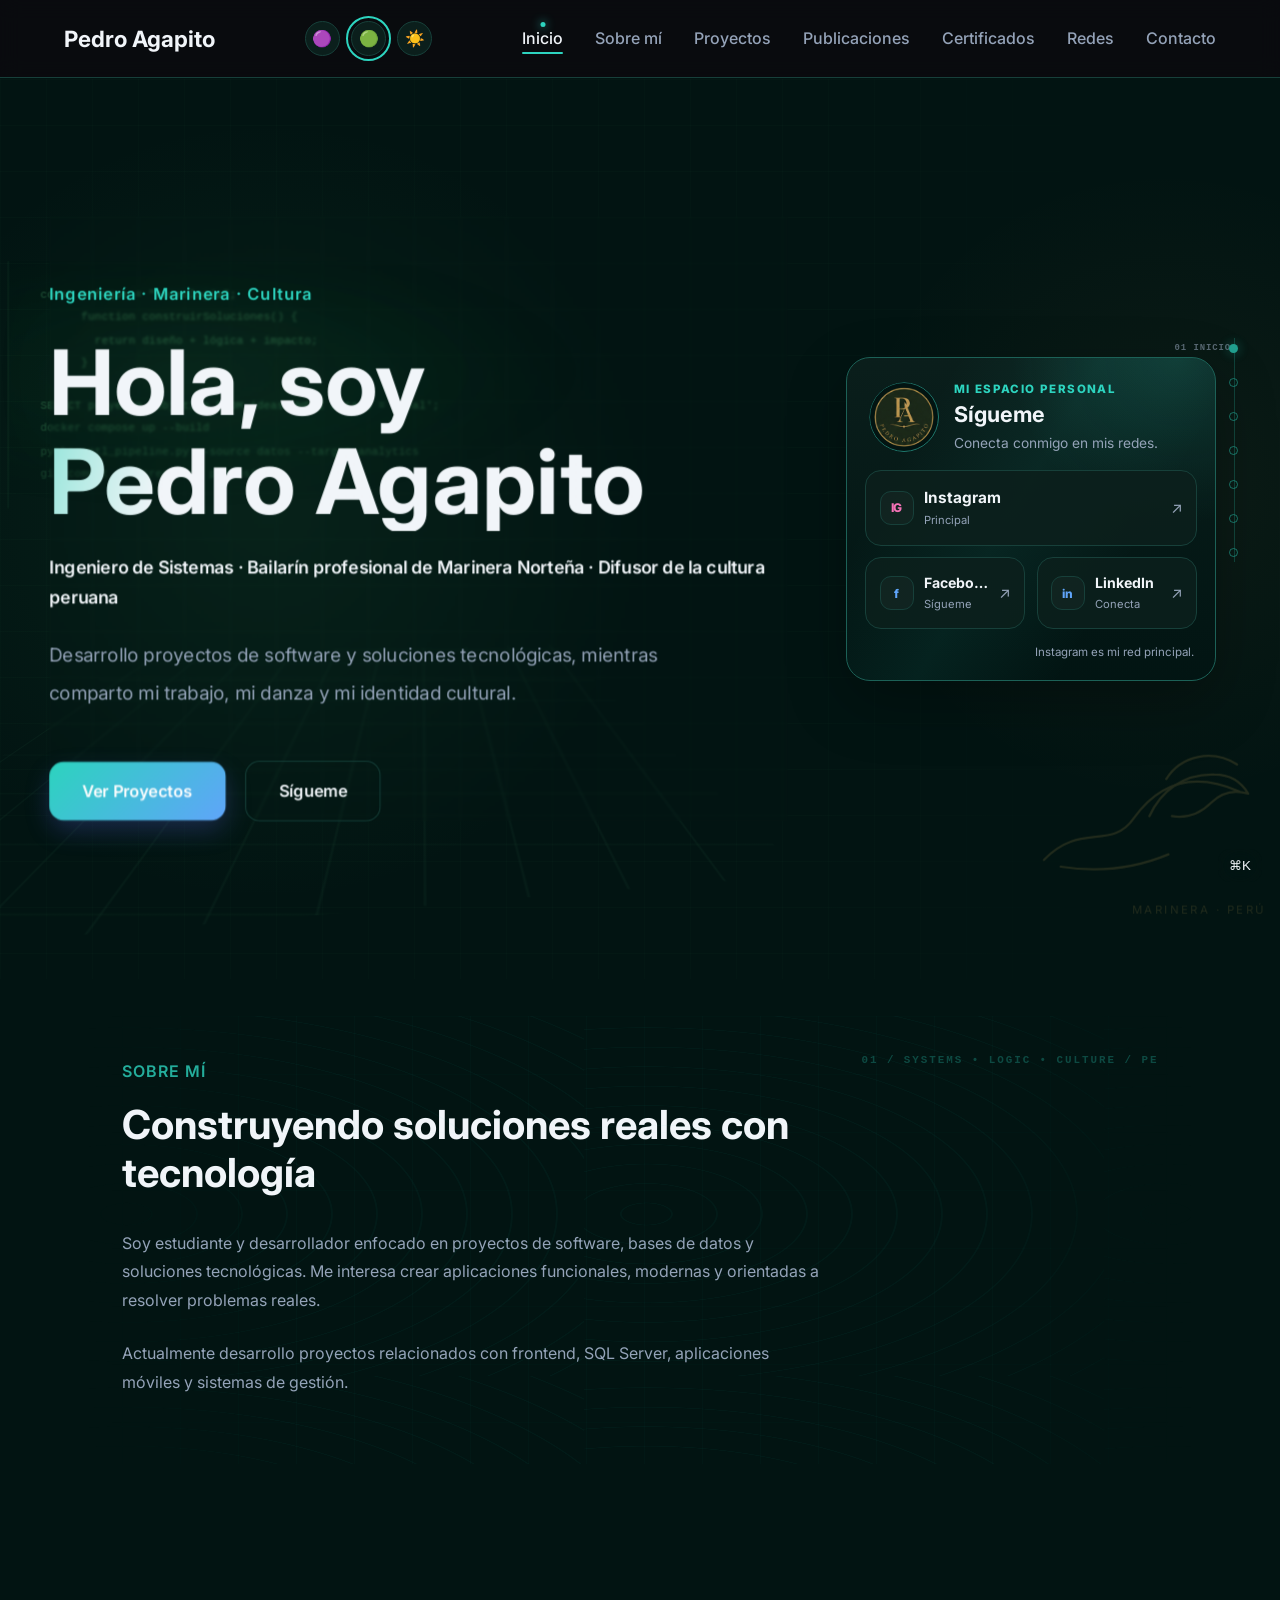
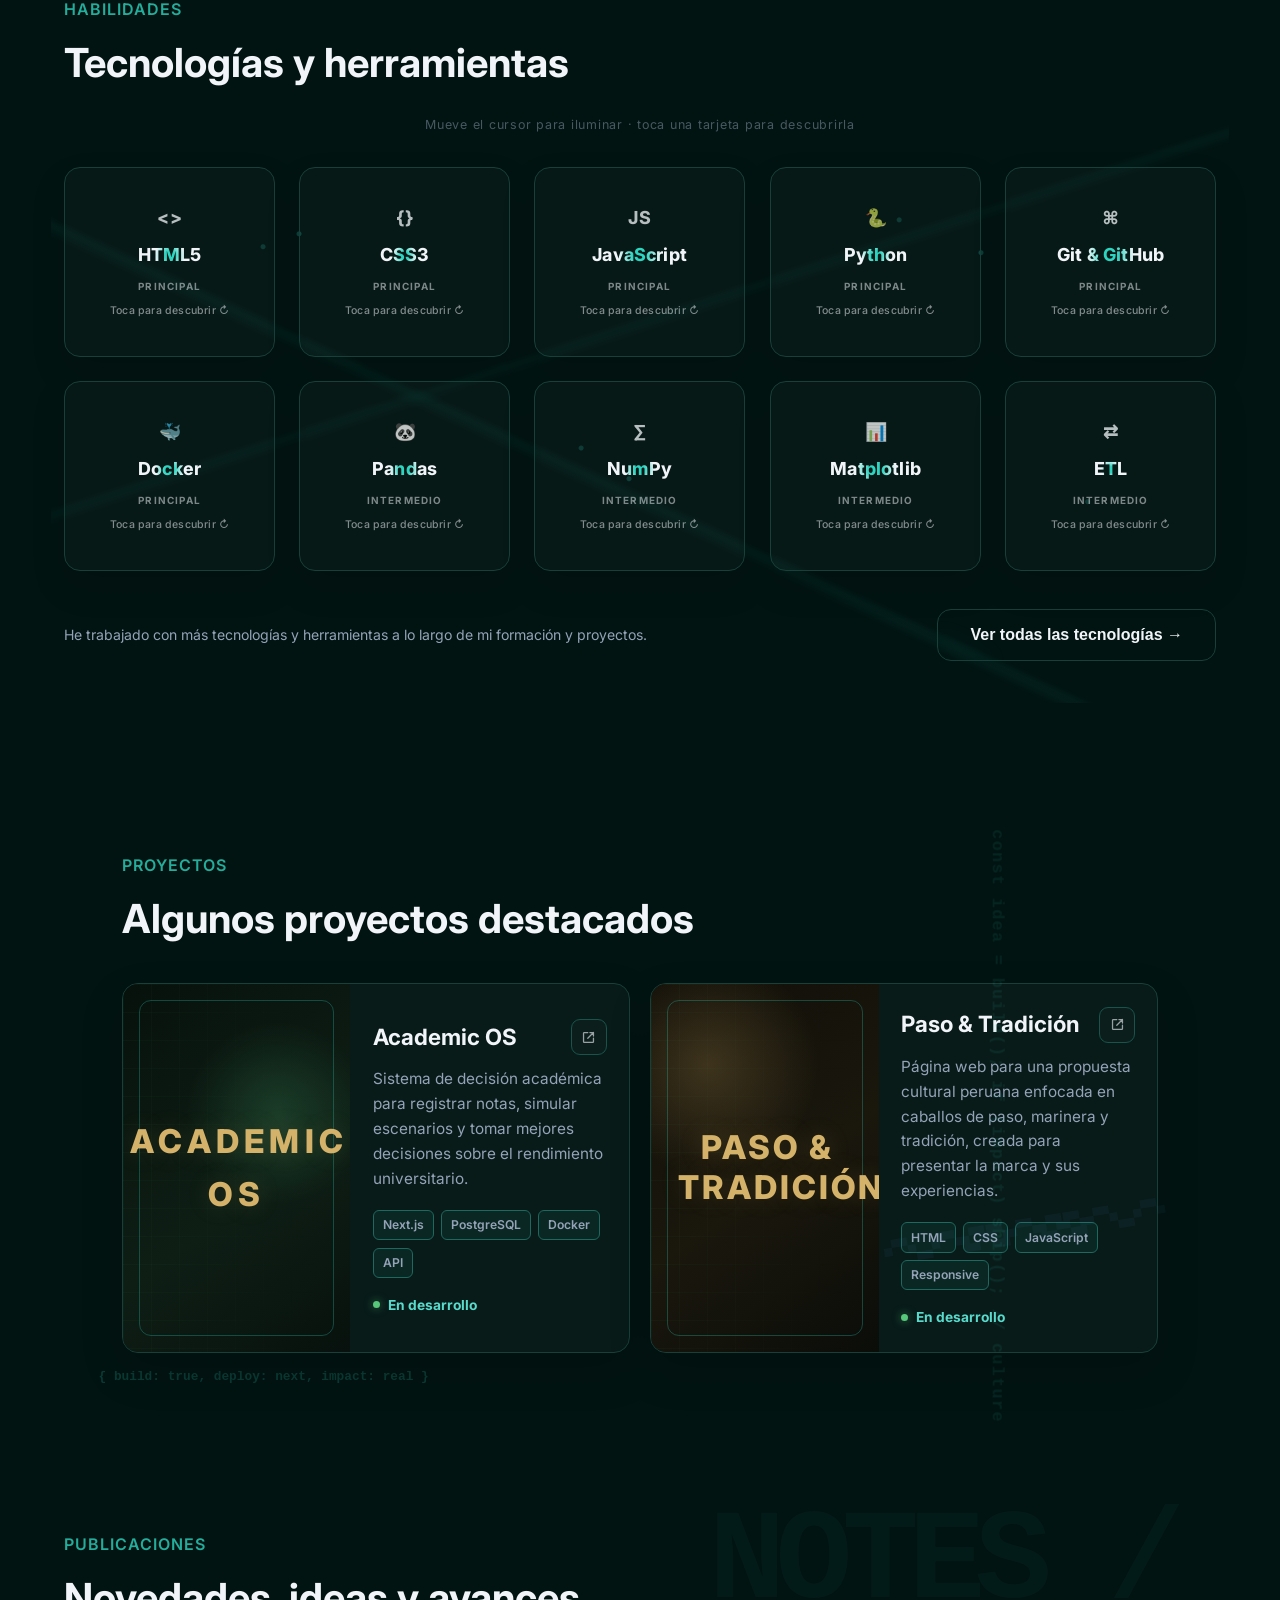
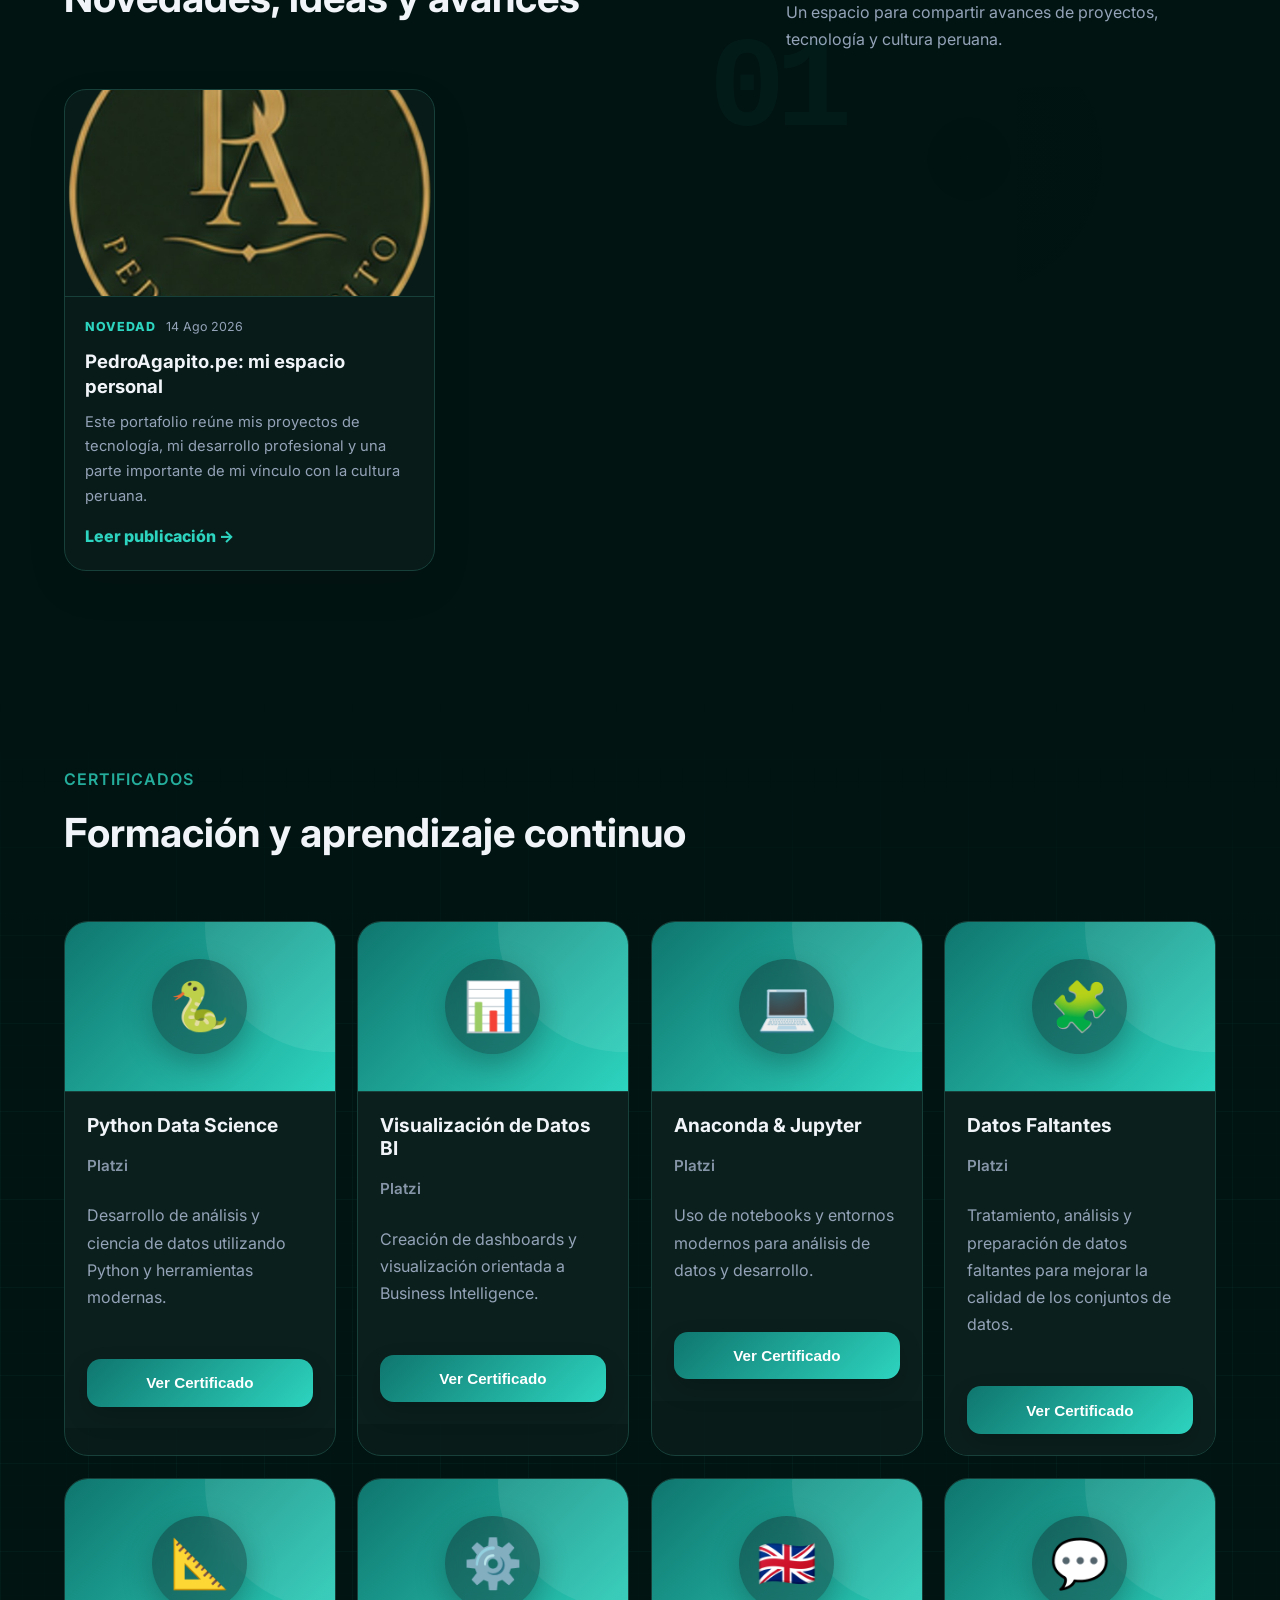
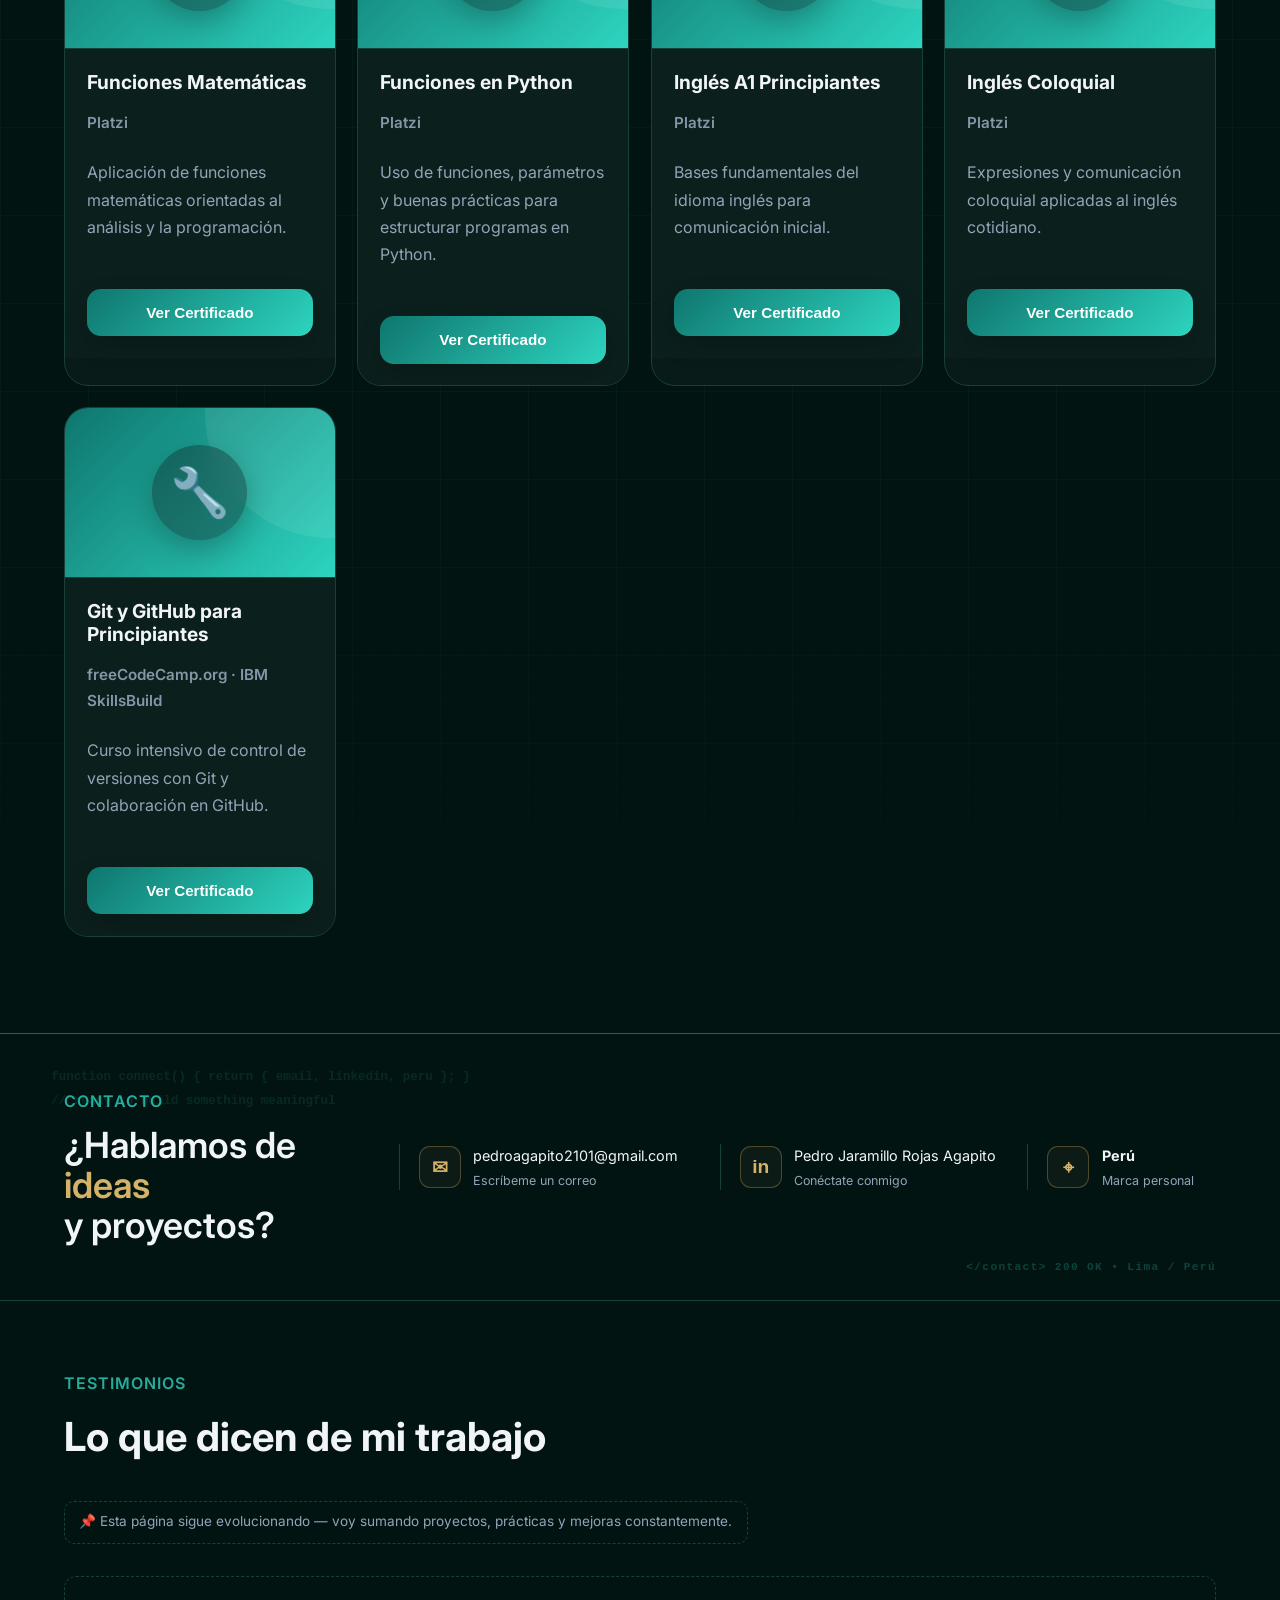
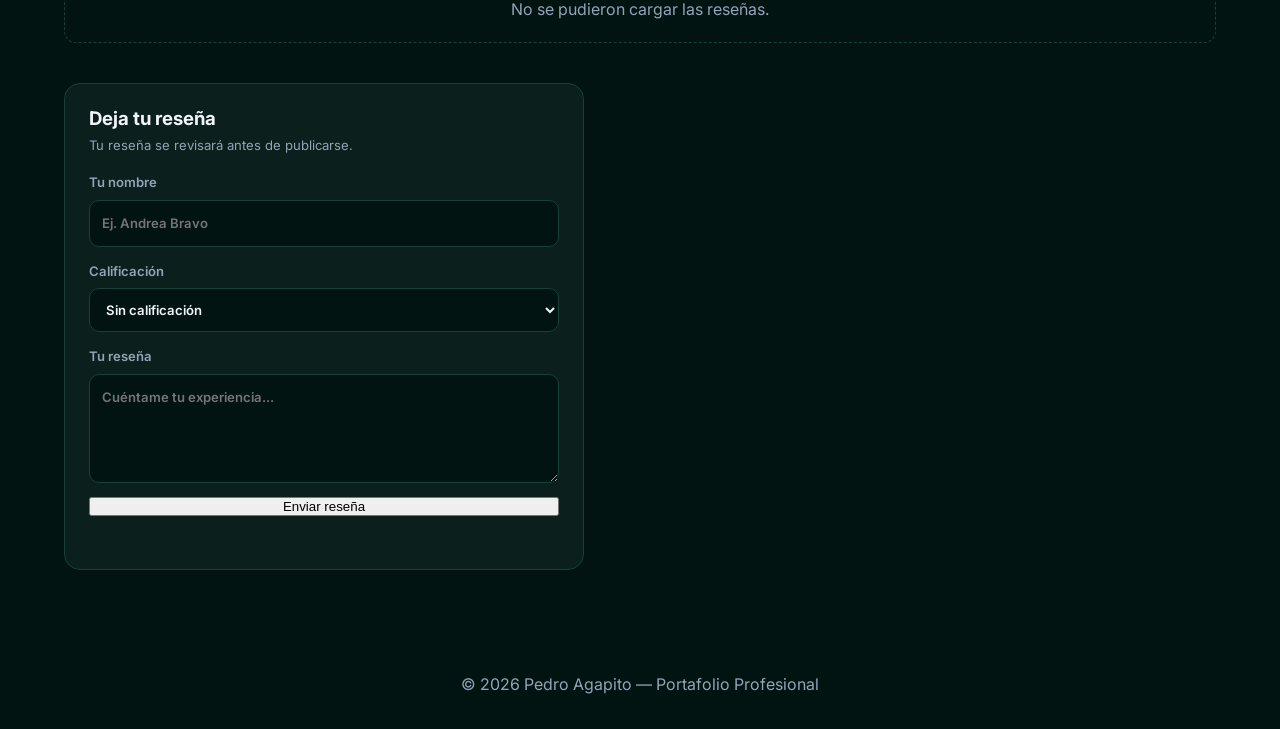
==== index.html @ 9a5d6671 "Versión sin comunidad y labs, no mony po" ====
<!DOCTYPE html>
<html lang="es" data-theme="green">

<head>

    <meta charset="UTF-8">

    <meta name="viewport" content="width=device-width, initial-scale=1.0">

    <title>Pedro Agapito | Ingeniería de Sistemas, Tecnología y Cultura</title>

    <meta name="description"
    content="Portafolio de Pedro Agapito: Ingeniería de Sistemas, desarrollo de software, Academic OS, Paso & Tradición y difusión de la cultura peruana.">

    <meta name="keywords"
        content="Pedro Agapito, Ingeniería de Sistemas, desarrollo de software, Academic OS, Docker, ETL, marinera norteña, cultura peruana">

    <meta name="author" content="Pedro Agapito">

    <meta property="og:title"
        content="Pedro Agapito | Ingeniería de Sistemas, Tecnología y Cultura">

    <meta property="og:description"
        content="Ingeniería de Sistemas, proyectos de software y una identidad vinculada a la marinera norteña y la cultura peruana.">

    <meta property="og:type" content="website">


    <meta property="og:image" content="img/brand/pa-logo-round-clean.png">
    <meta property="og:locale" content="es_PE">
    <meta name="twitter:card" content="summary">
    <meta name="color-scheme" content="dark light">
    <link rel="icon" type="image/png" href="img/brand/pa-logo-round-clean.png">

    <script>
        (() => {
            const saved = localStorage.getItem('theme');
            const theme = ['purple', 'green', 'light'].includes(saved) ? saved : 'green';
            document.documentElement.setAttribute('data-theme', theme);
        })();
    </script>

    <link rel="preconnect" href="https://fonts.googleapis.com">

    <link rel="preconnect" href="https://fonts.gstatic.com" crossorigin>

    <link href="https://fonts.googleapis.com/css2?family=Inter:wght@400;500;700;800&display=swap"
        rel="stylesheet">

    <link rel="stylesheet" href="css/styles.css">

    <script src="js/theme.js" defer></script>
</head>


<div class="certificate-modal" id="certificateModal">

    <div class="modal-content">

        <button class="close-modal" id="closeModal">
            ✕
        </button>

        <iframe id="certificateFrame"
                src=""
                frameborder="0">
        </iframe>

    </div>

</div>


<body data-experience="systems">
    <div class="v2-ambient" aria-hidden="true"><i></i><i></i><i></i></div>

    <!-- =========================
         HEADER
    ========================== -->

    <header class="header">

        <nav class="navbar container">

            <a href="#" class="logo">
                Pedro Agapito
            </a>

            <div class="theme-buttons" aria-label="Cambiar tema de color">

                <button class="theme-btn purple-theme" type="button" data-theme-choice="purple" aria-label="Usar tema púrpura" title="Tema púrpura">
                    <span aria-hidden="true">🟣</span>
                </button>

                <button class="theme-btn green-btn" type="button" data-theme-choice="green" aria-label="Usar tema verde" title="Tema verde">
                    <span aria-hidden="true">🟢</span>
                </button>

                <button class="theme-btn light-btn" type="button" data-theme-choice="light" aria-label="Usar tema claro" title="Tema claro">
                    <span aria-hidden="true">☀️</span>
                </button>

            </div>

            <button class="menu-toggle" type="button" aria-label="Abrir menú" aria-expanded="false">
                ☰
            </button>

            <ul class="nav-links">

                <li>
                    <a href="#inicio">Inicio</a>
                </li>

                <li>
                    <a href="#about">Sobre mí</a>
                </li>

                <li>
                    <a href="#projects">Proyectos</a>
                </li>

                <li>
                    <a href="#publications">Publicaciones</a>
                </li>

                <li>
                    <a href="#certificates">Certificados</a>
                </li>

                <li>
                    <a href="#redes">Redes</a>
                </li>

                <li>
                    <a href="#contact">Contacto</a>
                </li>

            </ul>

        </nav>

    </header>

    <!-- =========================
         MAIN
    ========================== -->

    <main>


        <section class="hero" id="inicio">
            <div class="hero-code-bg" aria-hidden="true">
                <span>const enfoque = "tecnología";</span>
                <span>function construirSoluciones() {</span>
                <span>&nbsp;&nbsp;return diseño + lógica + impacto;</span>
                <span>}</span>
                <span>SELECT proyecto, objetivo FROM ideas WHERE estado = 'real';</span>
                <span>docker compose up --build</span>
                <span>python etl_pipeline.py --source datos --target analytics</span>
                <span>git commit -m "crear con propósito"</span>
            </div>
            <div class="hero-culture-mark" aria-hidden="true">
                <svg viewBox="0 0 220 150" role="presentation">
                    <path d="M22 116 C54 82 82 108 102 79 C124 48 155 37 196 55" />
                    <path d="M116 77 C126 55 146 39 174 40 C188 40 198 47 204 57 C191 53 180 56 171 65 C160 76 149 79 136 77" />
                    <path d="M131 44 C144 23 172 17 194 31" />
                    <path d="M37 122 C69 127 102 124 133 111" />
                </svg>
                <span>Marinera · Perú</span>
            </div>

            <div class="hero-culture-scene" aria-hidden="true">
                <div class="culture-ribbon culture-ribbon-a"></div>
                <div class="culture-ribbon culture-ribbon-b"></div>
                <div class="culture-word">MARINERA</div>
                <div class="culture-peru">PERÚ</div>
            </div>
            <div class="hero-depth-orb hero-depth-orb-a" aria-hidden="true"></div><div class="hero-depth-orb hero-depth-orb-b" aria-hidden="true"></div>
            <div class="container hero-content v2-tilt-stage">

                <div class="hero-text">

                    <p class="hero-subtitle">
                        Ingeniería · Marinera · Cultura
                    </p>

                    <h1 class="hero-title">
                        Hola, soy <span class="hero-name">Pedro Agapito</span>
                    </h1>

                    <p class="hero-roles">
                        Ingeniero de Sistemas · Bailarín profesional de Marinera Norteña · Difusor de la cultura peruana
                    </p>

                    <p class="hero-description">
                        Desarrollo proyectos de software y soluciones tecnológicas, mientras comparto mi trabajo, mi danza y mi identidad cultural.
                    </p>

                    <div class="hero-buttons">

                        <a href="#projects" class="btn-primary">
                            Ver Proyectos
                        </a>

                        <a href="#redes" class="btn-secondary">
                            Sígueme
                        </a>

                    </div>

                </div>

                <aside class="social-identity" id="redes" aria-label="Redes sociales de Pedro Agapito">
                    <div class="social-brand">
                        <div class="social-avatar">
                            <img src="img/brand/pa-logo-round-clean.png" alt="Logo personal PA de Pedro Agapito">
                        </div>
                        <div>
                            <span class="social-kicker">Mi espacio personal</span>
                            <h2>Sígueme</h2>
                            <p>Conecta conmigo en mis redes.</p>
                        </div>
                    </div>

                    <div class="social-grid">
                        <a class="social-card instagram featured" href="https://www.instagram.com/pedroagapito.pe" target="_blank" rel="noopener noreferrer" aria-label="Seguir a Pedro Agapito en Instagram">
                            <span class="social-icon">IG</span>
                            <span class="social-copy"><strong>Instagram</strong><small>Principal</small></span>
                            <span class="social-arrow">↗</span>
                        </a>


                        <a class="social-card facebook" href="https://www.facebook.com/share/194SWN4nxg/" target="_blank" rel="noopener noreferrer" aria-label="Seguir a Pedro Agapito en Facebook">
                            <span class="social-icon">f</span>
                            <span class="social-copy"><strong>Facebook</strong><small>Sígueme</small></span>
                            <span class="social-arrow">↗</span>
                        </a>

                        <a class="social-card linkedin" href="https://www.linkedin.com/in/pedro-jaramillo-rojas-agapito" target="_blank" rel="noopener noreferrer" aria-label="Conectar con Pedro Agapito en LinkedIn">
                            <span class="social-icon">in</span>
                            <span class="social-copy"><strong>LinkedIn</strong><small>Conecta</small></span>
                            <span class="social-arrow">↗</span>
                        </a>
                    </div>

                    <p class="social-note">Instagram es mi red principal.</p>
                </aside>

            </div>

        </section>



        <section class="about hidden" id="about">

            <div class="container about-container">

                <div class="about-text">

                    <p class="section-subtitle">
                        Sobre mí
                    </p>

                    <h2 class="section-title">
                        Construyendo soluciones reales con tecnología
                    </h2>

                    <p class="about-description">

                        Soy estudiante y desarrollador enfocado en proyectos
                        de software, bases de datos y soluciones tecnológicas.

                        Me interesa crear aplicaciones funcionales, modernas
                        y orientadas a resolver problemas reales.

                    </p>

                    <p class="about-description">

                        Actualmente desarrollo proyectos relacionados con
                        frontend, SQL Server, aplicaciones móviles y
                        sistemas de gestión.

                    </p>

                </div>

            </div>

        </section>

        <!-- =========================
             SKILLS
        ========================== -->

        <section class="skills reveal" id="skills">
            <div class="container skills-container">
                <p class="section-subtitle">Habilidades</p>
                <h2 class="section-title">Tecnologías y herramientas</h2>
                <p class="v2-explore-hint">Mueve el cursor para iluminar · toca una tarjeta para descubrirla</p>
                <div class="skills-grid v2-skills-grid" id="skillsGrid" aria-live="polite"></div>
                <div class="skills-more">
                    <p>He trabajado con más tecnologías y herramientas a lo largo de mi formación y proyectos.</p>
                    <button class="btn-secondary skills-more-button" id="showAllSkills" type="button">Ver todas las tecnologías →</button>
                </div>
            </div>
        </section>

        <div class="skills-explorer" id="skillsExplorer" aria-hidden="true">
            <div class="skills-explorer-backdrop" data-skills-close></div>
            <section class="skills-explorer-panel" role="dialog" aria-modal="true" aria-labelledby="skillsExplorerTitle">
                <header class="skills-explorer-header">
                    <div><span class="section-subtitle">EXPLORADOR</span><h2 id="skillsExplorerTitle">Todas las tecnologías y herramientas</h2><p>Busca por nombre, categoría o descripción. Desde aquí también puedes entrar a una práctica guiada.</p></div>
                    <button class="skills-explorer-close" type="button" data-skills-close aria-label="Cerrar">×</button>
                </header>
                <label class="skills-search-wrap"><span>⌕</span><input id="skillsSearch" type="search" placeholder="Buscar tecnología…" autocomplete="off"></label>
                <div class="skills-grid skills-all-grid" id="allSkillsGrid"></div>
            </section>
        </div>

        <!-- =========================
             PROJECTS
        ========================== -->

        <section class="projects reveal" id="projects">

            <div class="container projects-container">

                <p class="section-subtitle">
                    Proyectos
                </p>

                <h2 class="section-title">
                    Algunos proyectos destacados
                </h2>

                <div class="projects-grid" id="projectsGrid" aria-live="polite"></div>

            </div>

        </section>

        <!-- =========================
             PUBLICACIONES / NOVEDADES
        ========================== -->

        <section class="publications reveal" id="publications">
            <div class="container publications-container">
                <div class="publications-heading">
                    <div>
                        <p class="section-subtitle">Publicaciones</p>
                        <h2 class="section-title">Novedades, ideas y avances</h2>
                    </div>
                    <p class="publications-intro">Un espacio para compartir avances de proyectos, tecnología y cultura peruana.</p>
                </div>

                <div class="publications-grid" id="publicationsGrid" aria-live="polite"></div>
            </div>
        </section>

        <div class="publication-modal" id="publicationModal" aria-hidden="true">
            <div class="publication-modal-card" role="dialog" aria-modal="true" aria-labelledby="publicationModalTitle">
                <button class="publication-modal-close" id="publicationModalClose" type="button" aria-label="Cerrar publicación">✕</button>
                <div class="publication-modal-image-wrap" id="publicationModalImageWrap">
                    <img id="publicationModalImage" src="" alt="">
                </div>
                <div class="publication-modal-body">
                    <div class="publication-meta">
                        <span id="publicationModalCategory"></span>
                        <span id="publicationModalDate"></span>
                    </div>
                    <h2 id="publicationModalTitle"></h2>
                    <div id="publicationModalContent" class="publication-modal-content"></div>
                </div>
            </div>
        </div>

        <!-- =========================
             CERTIFICATES
        ========================== -->

      <section class="certificates reveal" id="certificates">

    <div class="container">

        <p class="section-subtitle">
            Certificados
        </p>

        <h2 class="section-title">
            Formación y aprendizaje continuo
        </h2>

        <div class="certificates-grid" id="certificatesGrid" aria-live="polite"></div>

         </div>

        </section>

        <!-- =========================
             CONTACT
        ========================== -->

        <section class="contact hidden" id="contact">
            <div class="container contact-shell">
                <div class="contact-intro">
                    <p class="section-subtitle">Contacto</p>
                    <h2 class="contact-title">¿Hablamos de <span>ideas</span><br>y proyectos?</h2>
                </div>
                <div class="contact-item">
                    <div class="contact-icon" aria-hidden="true">✉</div>
                    <div>
                        <a href="mailto:pedroagapito2101@gmail.com">pedroagapito2101@gmail.com</a>
                        <small>Escríbeme un correo</small>
                    </div>
                </div>
                <div class="contact-item">
                    <div class="contact-icon contact-in" aria-hidden="true">in</div>
                    <div>
                        <a href="https://www.linkedin.com/in/pedro-jaramillo-rojas-agapito" target="_blank" rel="noopener noreferrer">Pedro Jaramillo Rojas Agapito</a>
                        <small>Conéctate conmigo</small>
                    </div>
                </div>
                <div class="contact-item">
                    <div class="contact-icon" aria-hidden="true">⌖</div>
                    <div>
                        <strong>Perú</strong>
                        <small>Marca personal</small>
                    </div>
                </div>
            </div>
        </section>

    </main>



    <section class="reviews-section" id="reviews">
        <div class="container">
            <p class="section-subtitle">Testimonios</p>
            <h2 class="section-title">Lo que dicen de mi trabajo</h2>
            <p class="reviews-note">📌 Esta página sigue evolucionando — voy sumando proyectos, prácticas y mejoras constantemente.</p>
            <div id="reviewsList" class="reviews-list"><div class="reviews-empty">Cargando reseñas…</div></div>
            <div class="reviews-form-wrap">
                <h3>Deja tu reseña</h3>
                <p class="reviews-form-hint">Tu reseña se revisará antes de publicarse.</p>
                <form id="reviewForm" class="reviews-form">
                    <label>Tu nombre<input name="name" maxlength="60" required placeholder="Ej. Andrea Bravo"></label>
                    <label>Calificación<select name="rating"><option value="">Sin calificación</option><option value="5">⭐⭐⭐⭐⭐ Excelente</option><option value="4">⭐⭐⭐⭐ Muy buena</option><option value="3">⭐⭐⭐ Buena</option><option value="2">⭐⭐ Regular</option><option value="1">⭐ Mala</option></select></label>
                    <label>Tu reseña<textarea name="body" rows="4" maxlength="800" minlength="10" required placeholder="Cuéntame tu experiencia..."></textarea></label>
                    <button type="submit" class="primary-button">Enviar reseña</button>
                    <p id="reviewFormMessage" class="reviews-form-message" aria-live="polite"></p>
                </form>
            </div>
        </div>
    </section>

    <!-- =========================
         FOOTER
    ========================== -->

    <footer class="footer">

        <p>
            © 2026 Pedro Agapito — Portafolio Profesional
        </p>

    </footer>

    <div class="command-palette" id="commandPalette" aria-hidden="true"><div class="command-backdrop" data-command-close></div><div class="command-box" role="dialog" aria-modal="true"><div class="command-search">⌘ <input id="commandInput" placeholder="¿Qué quieres explorar?" autocomplete="off"><kbd>ESC</kbd></div><div class="command-results" id="commandResults"></div><div class="command-foot">Ctrl + K · Navega sin perder el ritmo</div></div></div>
    <button class="command-trigger" id="commandTrigger" type="button">⌘K</button>

    <script src="https://cdn.jsdelivr.net/npm/@supabase/supabase-js@2"></script>
    <script src="js/supabase-config.js"></script>
    <script src="js/content.js"></script>
    <script src="js/cms-public.js"></script>
    <script src="js/skills.js"></script>
    <script src="js/app.js"></script>
    <script src="js/execution-config.js"></script>
    <script src="js/v2-experience.js"></script>
    <script src="js/reviews.js"></script>

</body>

</html>
---- css/styles.css ----
@import url('./base/variables.css');
@import url('./base/reset.css');
@import url('./base/typography.css');
@import url('./base/animations.css');

@import url('./components/navbar.css');
@import url('./components/hero.css');
@import url('./components/buttons.css');


@import url('./sections/about.css');
@import url('./sections/skills.css');
@import url('./sections/projects.css');
@import url('./sections/publications.css');
@import url('./sections/certificates.css');
@import url('./sections/contact.css');
@import url('./sections/footer.css');
@import url('./sections/reviews.css');



@import url('./layout/responsive.css');


section {
  padding: 100px 0;
}

* {
    transition-timing-function: cubic-bezier(0.25, 1, 0.5, 1);
}

html {
    scroll-behavior: smooth;
}

img {
    max-width: 100%;
    display: block;
}

/* =========================================
   SUPERFICIES TRANSLÚCIDAS - V8
========================================= */
.social-identity,
.skill-card,
.project-card,
.certificate-card,
.publication-card {
    backdrop-filter: blur(16px);
    -webkit-backdrop-filter: blur(16px);
}

[data-theme="purple"] .social-identity,
[data-theme="purple"] .skill-card,
[data-theme="purple"] .project-card,
[data-theme="purple"] .certificate-card,
[data-theme="purple"] .publication-card {
    background-color: rgba(17, 17, 24, .76);
}

[data-theme="green"] .social-identity,
[data-theme="green"] .skill-card,
[data-theme="green"] .project-card,
[data-theme="green"] .certificate-card,
[data-theme="green"] .publication-card {
    background-color: rgba(11, 31, 28, .76);
}

[data-theme="light"] .social-identity,
[data-theme="light"] .skill-card,
[data-theme="light"] .project-card,
[data-theme="light"] .certificate-card,
[data-theme="light"] .publication-card {
    background-color: rgba(255, 255, 255, .72);
}

/* =========================================
   AMBIENTE INTERACTIVO / FONDOS V11
========================================= */
body::before {
    content: "";
    position: fixed;
    width: 560px;
    height: 560px;
    left: calc(var(--mouse-x, 50vw) - 280px);
    top: calc(var(--mouse-y, 50vh) - 280px);
    pointer-events: none;
    z-index: 0;
    border-radius: 50%;
    background: radial-gradient(circle, color-mix(in srgb, var(--color-primary) 13%, transparent) 0%, transparent 66%);
    filter: blur(16px);
    opacity: .72;
    transition: opacity .25s ease;
}
main, .header, footer { position: relative; z-index: 1; }

/* Grid técnico tenue en Sobre mí */
.about { position: relative; overflow: hidden; }
.about::before {
    content: "";
    position: absolute;
    inset: 7% 0;
    pointer-events: none;
    opacity: .18;
    background-image:
      linear-gradient(color-mix(in srgb, var(--color-primary) 24%, transparent) 1px, transparent 1px),
      linear-gradient(90deg, color-mix(in srgb, var(--color-primary) 24%, transparent) 1px, transparent 1px);
    background-size: 42px 42px;
    mask-image: linear-gradient(90deg, transparent, #000 20%, #000 80%, transparent);
}
.about::after {
    content: "01  /  SYSTEMS   •   LOGIC   •   CULTURE   /  PE";
    position: absolute;
    right: 5%; top: 14%;
    font: 600 .68rem/1.5 ui-monospace, SFMono-Regular, Menlo, monospace;
    letter-spacing: .18em;
    color: var(--color-primary);
    opacity: .28;
    pointer-events: none;
}

/* Red/nodos muy sutiles en tecnologías */
.skills { position: relative; overflow: hidden; }
.skills::before {
    content: "";
    position: absolute;
    inset: 15% 4% 8%;
    pointer-events: none;
    opacity: .18;
    background:
      radial-gradient(circle at 18% 32%, var(--color-primary) 0 2px, transparent 3px),
      radial-gradient(circle at 45% 62%, var(--color-primary) 0 2px, transparent 3px),
      radial-gradient(circle at 72% 28%, var(--color-primary) 0 2px, transparent 3px),
      radial-gradient(circle at 88% 70%, var(--color-primary) 0 2px, transparent 3px),
      linear-gradient(25deg, transparent 38%, color-mix(in srgb, var(--color-primary) 28%, transparent) 39% 39.3%, transparent 40%),
      linear-gradient(-18deg, transparent 53%, color-mix(in srgb, var(--color-primary) 22%, transparent) 54% 54.3%, transparent 55%);
}
.skill-card { transform-style: preserve-3d; }
.skill-card:hover { transform: translateY(-6px) perspective(700px) rotateX(1.2deg); }

/* Proyectos: profundidad y ambiente diferenciado */
.projects { position: relative; overflow: hidden; }
.projects::before {
    content: "{ build: true, deploy: next, impact: real }";
    position: absolute;
    left: 3%; bottom: 7%;
    font: 600 clamp(.65rem, 1vw, .8rem)/1.5 ui-monospace, SFMono-Regular, Menlo, monospace;
    color: var(--color-primary);
    opacity: .2;
    transform: translate3d(calc(var(--parallax-x, 0px) * -.35), calc(var(--parallax-y, 0px) * -.35), 0);
    pointer-events: none;
}
.project-card { transform-style: preserve-3d; transition: transform .35s ease, box-shadow .35s ease, border-color .35s ease; }
.project-card:hover { transform: perspective(900px) translateY(-7px) rotateX(1deg); }

/* Certificados: descanso visual con puntos mínimos */
.certificates { position: relative; overflow: hidden; }
.certificates::before {
    content: "";
    position: absolute; inset: 0; pointer-events: none; opacity: .13;
    background-image: radial-gradient(color-mix(in srgb, var(--color-primary) 55%, transparent) .8px, transparent .9px);
    background-size: 34px 34px;
    mask-image: linear-gradient(to bottom, transparent, #000 20%, #000 75%, transparent);
}

/* Contacto: red técnica final */
.contact { position: relative; overflow: hidden; }
.contact::before {
    content: "</contact>  200 OK   •   Lima / Perú";
    position: absolute; right: 5%; bottom: 9%;
    font: 600 .7rem/1.5 ui-monospace, SFMono-Regular, Menlo, monospace;
    letter-spacing: .12em; color: var(--color-primary); opacity: .24;
    pointer-events: none;
}

/* El código del hero gana presencia y profundidad */
.hero-code-bg {
    opacity: .9 !important;
    transform: translate3d(var(--parallax-x, 0px), var(--parallax-y, 0px), 0) rotate(-2deg);
    transition: transform .12s linear;
}
.hero-culture-mark {
    transform: translate3d(calc(var(--parallax-x, 0px) * -.65), calc(var(--parallax-y, 0px) * -.65), 0);
    transition: transform .14s linear;
}
.hero-code-bg span { animation: codeBreath 7s ease-in-out infinite; }
.hero-code-bg span:nth-child(2n) { animation-delay: -2.2s; }
.hero-code-bg span:nth-child(3n) { animation-delay: -4.1s; }
@keyframes codeBreath { 0%,100% { opacity:.55 } 50% { opacity:1 } }

[data-theme="light"] body::before { opacity: .42; }
[data-theme="light"] .about::before,
[data-theme="light"] .skills::before { opacity: .12; }
[data-theme="light"] .hero-code-bg { opacity: .68 !important; }

@media (max-width: 768px) {
    body::before { display: none; }
    .about::after, .contact::before { opacity: .16; font-size: .58rem; }
    .hero-code-bg { opacity: .5 !important; transform: rotate(-2deg); }
    .hero-culture-mark { transform: none; }
}
@media (prefers-reduced-motion: reduce) {
    body::before { display:none; }
    .hero-code-bg span { animation:none; }
    .hero-code-bg, .hero-culture-mark { transform:none !important; transition:none; }
}

/* =========================
   V14 — FONDOS EVOLUTIVOS
   ========================= */

/* Sobre mí: curvas/topografía técnica, casi imperceptibles */
.about::before {
  background-image:
    repeating-radial-gradient(ellipse at 12% 55%, transparent 0 24px, color-mix(in srgb, var(--color-primary) 24%, transparent) 25px 26px, transparent 27px 45px),
    linear-gradient(90deg, color-mix(in srgb, var(--color-primary) 16%, transparent) 1px, transparent 1px),
    linear-gradient(color-mix(in srgb, var(--color-primary) 12%, transparent) 1px, transparent 1px) !important;
  background-size: 520px 360px, 58px 58px, 58px 58px !important;
  opacity: .16 !important;
}

/* Tecnologías: nodos con pulso lento sin competir con las flip cards */
.skills::after {
  content: "";
  position: absolute;
  inset: 18% 7% 10%;
  pointer-events: none;
  background:
    radial-gradient(circle at 19% 28%, color-mix(in srgb, var(--color-primary) 72%, transparent) 0 2px, transparent 3px),
    radial-gradient(circle at 49% 67%, color-mix(in srgb, var(--color-primary) 62%, transparent) 0 2px, transparent 3px),
    radial-gradient(circle at 81% 31%, color-mix(in srgb, var(--color-primary) 68%, transparent) 0 2px, transparent 3px);
  filter: drop-shadow(0 0 8px color-mix(in srgb, var(--color-primary) 35%, transparent));
  animation: nodePulseV14 5.8s ease-in-out infinite;
  opacity: .34;
}
@keyframes nodePulseV14 { 0%,100%{opacity:.18;transform:scale(.99)} 50%{opacity:.48;transform:scale(1)} }

/* Proyectos: código grande a la izquierda y gesto orgánico a la derecha */
.projects::after {
  content: "const idea = build();   if (impact) ship();   // culture × technology";
  position: absolute;
  right: -4%; top: 18%;
  max-width: 46%;
  font: 700 clamp(.72rem, 1.35vw, 1.05rem)/2 ui-monospace, SFMono-Regular, Menlo, monospace;
  letter-spacing: .08em;
  color: var(--color-primary);
  opacity: .09;
  transform: rotate(90deg) translateX(35%);
  pointer-events: none;
  white-space: nowrap;
}
.projects-container::after {
  content: "〰  〰  〰";
  position: absolute;
  right: 3%; bottom: 2%;
  font-size: clamp(4rem, 10vw, 9rem);
  letter-spacing: -.32em;
  color: var(--color-secondary, var(--color-primary));
  opacity: .045;
  transform: rotate(-9deg);
  pointer-events: none;
}
.projects-container { position: relative; }

/* Publicaciones: descanso editorial */
.publications { position: relative; overflow: hidden; }
.publications::before {
  content: "NOTES / 01";
  position: absolute;
  right: 4%; top: 8%;
  font: 800 clamp(3.5rem, 10vw, 9rem)/1 ui-monospace, SFMono-Regular, Menlo, monospace;
  letter-spacing: -.08em;
  color: var(--color-primary);
  opacity: .035;
  pointer-events: none;
}

/* Certificados: blueprint, no partículas fuertes */
.certificates::before {
  background-image:
    linear-gradient(color-mix(in srgb, var(--color-primary) 26%, transparent) 1px, transparent 1px),
    linear-gradient(90deg, color-mix(in srgb, var(--color-primary) 26%, transparent) 1px, transparent 1px),
    linear-gradient(color-mix(in srgb, var(--color-primary) 12%, transparent) 1px, transparent 1px),
    linear-gradient(90deg, color-mix(in srgb, var(--color-primary) 12%, transparent) 1px, transparent 1px) !important;
  background-size: 88px 88px, 88px 88px, 22px 22px, 22px 22px !important;
  opacity: .12 !important;
}

/* Contacto cierra el recorrido recuperando el lenguaje del hero */
.contact::after {
  content: "function connect() { return { email, linkedin, peru }; }\A // ready to build something meaningful";
  white-space: pre;
  position: absolute;
  left: 4%; top: 12%;
  font: 600 clamp(.6rem, 1vw, .78rem)/1.9 ui-monospace, SFMono-Regular, Menlo, monospace;
  color: var(--color-primary);
  opacity: .11;
  pointer-events: none;
}

/* Línea-circuito de progreso: solo escritorio */
.circuit-progress {
  position: fixed;
  right: 20px;
  top: 50%;
  transform: translateY(-50%);
  z-index: 80;
  display: flex;
  flex-direction: column;
  gap: 0;
  padding: 10px 5px;
  opacity: .72;
}
.circuit-progress::before {
  content: "";
  position: absolute;
  left: 10px; top: 17px; bottom: 17px;
  width: 1px;
  background: color-mix(in srgb, var(--color-primary) 30%, transparent);
}
.circuit-progress::after {
  content: "";
  position: absolute;
  left: 10px; top: 17px;
  width: 1px;
  height: calc((100% - 34px) * var(--scroll-progress, 0));
  background: var(--color-primary);
  box-shadow: 0 0 10px color-mix(in srgb, var(--color-primary) 55%, transparent);
  transition: height .12s linear;
}
.circuit-node {
  position: relative;
  display: flex;
  align-items: center;
  width: 26px;
  height: 34px;
  text-decoration: none;
  color: var(--color-text-secondary);
}
.circuit-node::before {
  content: "";
  width: 7px; height: 7px;
  border-radius: 50%;
  border: 1px solid color-mix(in srgb, var(--color-primary) 65%, transparent);
  background: var(--color-bg);
  transition: .25s ease;
  z-index: 2;
}
.circuit-node span {
  position: absolute;
  right: 24px;
  font: 700 .56rem/1 ui-monospace, SFMono-Regular, Menlo, monospace;
  letter-spacing: .1em;
  white-space: nowrap;
  opacity: 0;
  transform: translateX(6px);
  transition: .25s ease;
}
.circuit-node:hover span, .circuit-node.active span { opacity: .8; transform: translateX(0); }
.circuit-node.active::before { background: var(--color-primary); box-shadow: 0 0 12px color-mix(in srgb, var(--color-primary) 60%, transparent); }

[data-theme="light"] .publications::before { opacity: .028; }
[data-theme="light"] .projects::after { opacity: .065; }
[data-theme="light"] .contact::after { opacity: .075; }

@media (max-width: 980px) {
  .circuit-progress { display: none; }
  .projects::after { opacity: .05; }
}
@media (max-width: 768px) {
  .skills::after, .projects::after, .projects-container::after, .contact::after { display:none; }
  .publications::before { font-size: 4rem; opacity: .025; }
  .about::before { opacity: .08 !important; }
  .certificates::before { opacity: .07 !important; }
}
@media (prefers-reduced-motion: reduce) {
  .skills::after { animation:none; }
  .circuit-progress::after { transition:none; }
}

/* =========================
   V15 — FIX FLIP CARDS / SKILLS
   Mantiene los fondos V14 detrás de las tarjetas sin interferir con el giro.
========================= */
.skills {
  isolation: isolate;
}
.skills::before,
.skills::after {
  z-index: 0;
}
.skills-container {
  position: relative;
  z-index: 2;
}
.skills-grid {
  position: relative;
  z-index: 2;
}
.skill-card {
  position: relative;
  z-index: 2;
  transform: none !important;
  background: transparent !important;
  backdrop-filter: none !important;
  -webkit-backdrop-filter: none !important;
  overflow: visible;
}
.skill-card:hover,
.skill-card:focus,
.skill-card:focus-visible {
  transform: none !important;
}
.skill-card-inner {
  z-index: 1;
  transform: rotateY(0deg);
  transform-origin: center center;
  transform-style: preserve-3d;
  -webkit-transform-style: preserve-3d;
  will-change: transform;
}
.skill-card.is-flipped .skill-card-inner {
  transform: rotateY(180deg) !important;
}
.skill-card-face {
  z-index: 1;
  backface-visibility: hidden;
  -webkit-backface-visibility: hidden;
  transform-style: preserve-3d;
  -webkit-transform-style: preserve-3d;
}
.skill-card-front {
  transform: rotateY(0deg);
}
.skill-card-back {
  transform: rotateY(180deg);
}
.skill-card:hover .skill-card-inner {
  filter: drop-shadow(0 16px 24px rgba(0,0,0,.16));
}
[data-theme="light"] .skill-card,
[data-theme="green"] .skill-card,
[data-theme="purple"] .skill-card {
  background: transparent !important;
}
@media (hover: hover) {
  .skill-card:not(.is-flipped):hover .skill-card-inner {
    transform: translateY(-4px) rotateY(0deg);
  }
  .skill-card.is-flipped:hover .skill-card-inner {
    transform: translateY(-4px) rotateY(180deg) !important;
  }
}
@media (max-width: 768px) {
  .skill-card-inner { transition-duration: .58s; }
}

/* =========================
   V16 — TECH FLIP CARDS: MARKUP + INTERACTION FIX
========================= */
.skill-card {
  min-height: 158px;
  cursor: pointer;
  -webkit-tap-highlight-color: transparent;
  touch-action: manipulation;
}
.skill-card-inner {
  position: absolute;
  inset: 0;
  width: 100%;
  height: 100%;
  transition: transform .72s cubic-bezier(.2,.75,.25,1), filter .3s ease;
}
.skill-card-face {
  position: absolute;
  inset: 0;
  width: 100%;
  height: 100%;
}
.skill-card-front span {
  font-size: 1rem;
  font-weight: 750;
  letter-spacing: .01em;
}
.skill-card-back span {
  max-width: 22ch;
}
.skill-card:focus-visible .skill-card-face {
  outline: 2px solid var(--color-primary);
  outline-offset: 3px;
}
@media (max-width: 600px) {
  .skill-card { min-height: 150px; }
}

/* =========================
   V17 — FLIP LEGIBLE + REDES
   El giro se simula en dos mitades para que el texto nunca quede espejado.
========================= */
.skill-card-inner,
.skill-card.is-flipped .skill-card-inner,
@media (hover: hover) {
}

/* Anulamos el giro 3D persistente de versiones anteriores. */
.skill-card-inner,
.skill-card.is-flipped .skill-card-inner,
.skill-card:not(.is-flipped):hover .skill-card-inner,
.skill-card.is-flipped:hover .skill-card-inner {
  transform: none !important;
}

.skill-card-face {
  transform: none !important;
  backface-visibility: visible;
  -webkit-backface-visibility: visible;
  transition: opacity .12s ease;
}
.skill-card-front { opacity: 1; pointer-events: auto; }
.skill-card-back  { opacity: 0; pointer-events: none; }
.skill-card.is-flipped .skill-card-front { opacity: 0; pointer-events: none; }
.skill-card.is-flipped .skill-card-back  { opacity: 1; pointer-events: auto; }

/* Cada clic dispara un flip visual completo, pero el contenido queda siempre derecho. */
.skill-card.is-flipping .skill-card-inner {
  animation: skillFlipReadable .56s cubic-bezier(.2,.72,.24,1);
}
@keyframes skillFlipReadable {
  0%   { transform: perspective(900px) rotateY(0deg) scale(1) !important; }
  45%  { transform: perspective(900px) rotateY(88deg) scale(.985) !important; }
  55%  { transform: perspective(900px) rotateY(-88deg) scale(.985) !important; }
  100% { transform: perspective(900px) rotateY(0deg) scale(1) !important; }
}

@media (hover: hover) {
  .skill-card:hover .skill-card-inner {
    filter: drop-shadow(0 16px 24px rgba(0,0,0,.16));
  }
}

/* Con tres redes, dejamos una grilla equilibrada. */
.social-grid {
  grid-template-columns: repeat(3, minmax(0, 1fr));
}
.social-card.instagram.featured {
  grid-column: auto;
}
@media (max-width: 720px) {
  .social-grid { grid-template-columns: 1fr; }
}

/* =========================
   V18 — PULIDO FINAL
   Nombre luminoso + flip físico visible + redes 1+2
========================= */

/* El nombre conserva la tipografía del hero, pero revela un brillo al pasar el cursor. */
.hero-name {
  position: relative;
  display: inline-block;
  color: inherit;
  background-image: linear-gradient(
    105deg,
    currentColor 0%,
    currentColor 34%,
    color-mix(in srgb, var(--color-primary) 78%, white) 47%,
    white 50%,
    color-mix(in srgb, var(--color-primary) 78%, white) 53%,
    currentColor 66%,
    currentColor 100%
  );
  background-size: 240% 100%;
  background-position: 100% 0;
  -webkit-background-clip: text;
  background-clip: text;
  -webkit-text-fill-color: transparent;
  transition: filter .3s ease, text-shadow .3s ease;
}

.hero-name:hover,
.hero-title:hover .hero-name {
  animation: heroNameShine 1.05s cubic-bezier(.2,.7,.2,1) both;
  filter: drop-shadow(0 0 10px color-mix(in srgb, var(--color-primary) 42%, transparent));
}

@keyframes heroNameShine {
  0%   { background-position: 100% 0; }
  100% { background-position: -120% 0; }
}

/* Flip legible: la tarjeta sí gira; el contenido cambia justo cuando queda de canto. */
.skill-card {
  perspective: 1000px;
}

.skill-card-inner,
.skill-card.is-flipped .skill-card-inner,
.skill-card:not(.is-flipped):hover .skill-card-inner,
.skill-card.is-flipped:hover .skill-card-inner {
  transform: rotateY(0deg);
}

.skill-card-inner {
  position: relative;
  transform-style: preserve-3d;
  will-change: transform, filter;
}

.skill-card.is-flipping .skill-card-inner {
  animation: skillFlipPhysical .62s cubic-bezier(.22,.72,.22,1) both;
}

.skill-card.is-flipping {
  z-index: 3;
}

.skill-card.is-flipping::after {
  content: "";
  position: absolute;
  inset: 8% -4%;
  pointer-events: none;
  border-radius: inherit;
  background: linear-gradient(100deg, transparent 30%, color-mix(in srgb, var(--color-primary) 24%, transparent) 50%, transparent 70%);
  filter: blur(12px);
  opacity: 0;
  animation: skillFlipGlow .62s ease both;
}

@keyframes skillFlipPhysical {
  0%   { transform: perspective(1000px) rotateY(0deg) scale(1); filter: brightness(1); }
  42%  { transform: perspective(1000px) rotateY(84deg) scale(.96); filter: brightness(1.08); }
  50%  { transform: perspective(1000px) rotateY(90deg) scale(.955); filter: brightness(1.12); }
  58%  { transform: perspective(1000px) rotateY(-84deg) scale(.96); filter: brightness(1.08); }
  100% { transform: perspective(1000px) rotateY(0deg) scale(1); filter: brightness(1); }
}

@keyframes skillFlipGlow {
  0%,100% { opacity: 0; transform: translateX(-8%); }
  48%,54% { opacity: .8; transform: translateX(8%); }
}

.skill-card-front,
.skill-card-back {
  transition: opacity .06s linear;
}

/* La jerarquía vuelve a ser: Instagram arriba; Facebook + LinkedIn abajo. */
.social-grid {
  grid-template-columns: repeat(2, minmax(0, 1fr));
}

.social-card.instagram.featured {
  grid-column: 1 / -1;
  min-height: 76px;
}

.social-card.instagram.featured .social-copy strong {
  font-size: .96rem;
}

@media (max-width: 720px) {
  .social-grid {
    grid-template-columns: repeat(2, minmax(0, 1fr));
  }
  .social-card.instagram.featured {
    grid-column: 1 / -1;
  }
}

@media (max-width: 430px) {
  .social-grid { grid-template-columns: 1fr; }
  .social-card.instagram.featured { grid-column: auto; }
}

@media (prefers-reduced-motion: reduce) {
  .hero-name:hover,
  .hero-title:hover .hero-name,
  .skill-card.is-flipping .skill-card-inner,
  .skill-card.is-flipping::after {
    animation: none !important;
  }
}

/* =========================================
   V20 — NAVEGACIÓN LATERAL SIEMPRE DISPONIBLE
========================================= */
@media (max-width: 980px) {
  .circuit-progress {
    display: flex !important;
    right: 8px;
    opacity: .58;
    z-index: 4100;
  }

  .circuit-node {
    width: 18px;
    height: 27px;
  }

  .circuit-node::before {
    width: 6px;
    height: 6px;
  }

  .circuit-node span {
    display: none;
  }

  .circuit-progress::before,
  .circuit-progress::after {
    left: 8px;
  }
}

@media (max-width: 480px) {
  .circuit-progress {
    right: 4px;
    padding: 6px 2px;
    opacity: .5;
  }
  .circuit-node {
    width: 14px;
    height: 23px;
  }
  .circuit-node::before {
    width: 5px;
    height: 5px;
  }
  .circuit-progress::before,
  .circuit-progress::after {
    left: 6px;
  }
}

/* =========================================================
   V21 — RESPONSIVE/NAV HARD FIX
   Cabecera fija, menú móvil desacoplado y contenido fail-safe.
========================================================= */
:root { --app-header-h: 82px; }

body {
  padding-top: var(--app-header-h);
}

.header,
.header.header-hidden,
.header.menu-open {
  position: fixed !important;
  inset: 0 0 auto 0 !important;
  width: 100% !important;
  transform: none !important;
  z-index: 10000 !important;
}

/* Reveal progresivo: el contenido es visible por defecto. Solo JS en escritorio puede ocultarlo antes de entrar. */
.reveal {
  opacity: 1;
  transform: none;
  visibility: visible;
}
body.js-reveal .reveal:not(.active) {
  opacity: 0;
  transform: translateY(32px);
}

@media (max-width: 768px) {
  body { padding-top: var(--app-header-h); }

  .header,
  .navbar {
    overflow: visible !important;
  }

  .navbar {
    position: relative !important;
    flex-wrap: nowrap !important;
  }

  .menu-toggle {
    display: inline-flex !important;
    visibility: visible !important;
    opacity: 1 !important;
    pointer-events: auto !important;
    z-index: 10020 !important;
  }

  /* Panel fijo: no depende del flujo/overflow del header. */
  .nav-links {
    position: fixed !important;
    top: calc(var(--app-header-h) + 8px) !important;
    left: 12px !important;
    right: 12px !important;
    width: auto !important;
    max-height: calc(100dvh - var(--app-header-h) - 24px) !important;
    overflow-y: auto !important;
    flex-direction: column !important;
    align-items: stretch !important;
    gap: .25rem !important;
    margin: 0 !important;
    padding: .8rem !important;
    border-radius: 16px !important;
    z-index: 10015 !important;
    box-shadow: 0 20px 55px rgba(0,0,0,.28) !important;
  }

  .nav-links:not(.active) {
    display: none !important;
    visibility: hidden !important;
    opacity: 0 !important;
    pointer-events: none !important;
  }

  .nav-links.active {
    display: flex !important;
    visibility: visible !important;
    opacity: 1 !important;
    pointer-events: auto !important;
  }

  [data-theme="light"] .nav-links {
    background: rgba(250, 252, 250, .97) !important;
    border: 1px solid rgba(31,55,42,.14) !important;
  }
  [data-theme="green"] .nav-links,
  [data-theme="purple"] .nav-links {
    background: color-mix(in srgb, var(--color-background) 92%, transparent) !important;
  }

  body.js-reveal .reveal,
  .reveal,
  .reveal.active,
  #certificates,
  #certificates .container,
  #certificatesGrid {
    opacity: 1 !important;
    visibility: visible !important;
    transform: none !important;
  }

  section { scroll-margin-top: calc(var(--app-header-h) + 12px) !important; }
}

/* Navegación lateral: disponible también en tablet/móvil, compacta. */
.circuit-progress {
  z-index: 9000 !important;
}
@media (max-width: 980px) {
  .circuit-progress {
    display: flex !important;
    right: 7px !important;
    opacity: .62 !important;
  }
}
@media (max-width: 480px) {
  .circuit-progress {
    display: flex !important;
    right: 3px !important;
    opacity: .52 !important;
  }
}

/* =========================================================
   V22 — MODALES COMPATIBLES CON HEADER FIJO
   Los visores respetan el espacio ocupado por la navbar.
========================================================= */
.publication-modal,
.certificate-modal {
  top: var(--app-header-h) !important;
  right: 0 !important;
  bottom: 0 !important;
  left: 0 !important;
  height: calc(100dvh - var(--app-header-h)) !important;
  padding: 14px !important;
  box-sizing: border-box !important;
}

.publication-modal {
  place-items: center !important;
}

.publication-modal-card {
  max-height: calc(100dvh - var(--app-header-h) - 28px) !important;
}

.certificate-modal .modal-content {
  width: min(1100px, 100%) !important;
  height: calc(100dvh - var(--app-header-h) - 28px) !important;
  max-height: calc(100dvh - var(--app-header-h) - 28px) !important;
  margin: 0 !important;
}

/* La X permanece dentro del área visible y por encima del contenido. */
.publication-modal-close,
.close-modal {
  top: 12px !important;
  right: 12px !important;
  z-index: 50 !important;
}

@media (max-width: 768px) {
  .publication-modal,
  .certificate-modal {
    padding: 8px !important;
  }

  .publication-modal-card,
  .certificate-modal .modal-content {
    max-height: calc(100dvh - var(--app-header-h) - 16px) !important;
    height: calc(100dvh - var(--app-header-h) - 16px) !important;
    border-radius: 16px !important;
  }

  .publication-modal-card {
    height: auto !important;
  }

  .publication-modal-close,
  .close-modal {
    top: 10px !important;
    right: 10px !important;
  }
}

/* =========================================
   V25 — SPOTLIGHT PRUDENTE
   Solo aparece después del hero. Es ambiental, no protagonista.
========================================= */
.cursor-spotlight-v23 {
  position: fixed;
  left: 0;
  top: 0;
  width: 440px;
  height: 440px;
  border-radius: 50%;
  pointer-events: none;
  z-index: 70;
  transform: translate3d(calc(var(--mouse-x, 50vw) - 220px), calc(var(--mouse-y, 50vh) - 220px), 0);
  background: radial-gradient(
    circle,
    color-mix(in srgb, var(--color-primary) 9%, transparent) 0%,
    color-mix(in srgb, var(--color-primary) 4%, transparent) 32%,
    transparent 70%
  );
  filter: blur(22px);
  opacity: 0;
  will-change: transform, opacity;
  transition: opacity .35s ease;
}

.cursor-spotlight-v23::after {
  content: "";
  position: absolute;
  inset: 41%;
  border-radius: inherit;
  background: color-mix(in srgb, var(--color-primary) 12%, transparent);
  filter: blur(28px);
  opacity: .28;
}

/* El halo solo puede verse después de la pantalla principal. */
body.spotlight-after-hero .cursor-spotlight-v23.mouse-active {
  opacity: .27;
}

[data-theme="light"] body.spotlight-after-hero .cursor-spotlight-v23.mouse-active,
body[data-theme="light"].spotlight-after-hero .cursor-spotlight-v23.mouse-active {
  opacity: .19;
  mix-blend-mode: multiply;
}

[data-theme="green"] body.spotlight-after-hero .cursor-spotlight-v23.mouse-active,
[data-theme="purple"] body.spotlight-after-hero .cursor-spotlight-v23.mouse-active,
body[data-theme="green"].spotlight-after-hero .cursor-spotlight-v23.mouse-active,
body[data-theme="purple"].spotlight-after-hero .cursor-spotlight-v23.mouse-active {
  opacity: .28;
  mix-blend-mode: screen;
}

.header,
.nav-menu,
.mobile-menu,
.scroll-circuit-nav,
.certificate-modal,
.publication-modal,
.modal,
[role="dialog"] {
  isolation: isolate;
}

/* En móvil: aparece únicamente al tocar DESPUÉS del hero y con intensidad suave. */
@media (hover: none), (pointer: coarse), (max-width: 768px) {
  .cursor-spotlight-v23 {
    display: block !important;
    width: 280px;
    height: 280px;
    transform: translate3d(calc(var(--mouse-x, 50vw) - 140px), calc(var(--mouse-y, 50vh) - 140px), 0);
    filter: blur(20px);
    opacity: 0;
    transition: opacity .30s ease;
  }

  body.spotlight-after-hero .cursor-spotlight-v23.touch-active {
    opacity: .22;
  }

  body[data-theme="light"].spotlight-after-hero .cursor-spotlight-v23.touch-active {
    opacity: .15;
    mix-blend-mode: multiply;
  }

  body[data-theme="green"].spotlight-after-hero .cursor-spotlight-v23.touch-active,
  body[data-theme="purple"].spotlight-after-hero .cursor-spotlight-v23.touch-active {
    opacity: .23;
    mix-blend-mode: screen;
  }

  .cursor-spotlight-v23::after {
    inset: 39%;
    opacity: .24;
  }
}

@media (prefers-reduced-motion: reduce) {
  .cursor-spotlight-v23 { display: none !important; }
}
}

/* =========================================================
   PEDROAGAPITO.PE V2 — EXPLORE PEDRO / PHASE 1
   Progressive enhancement: visual experience only.
========================================================= */
.v2-ambient{position:fixed;inset:0;pointer-events:none;z-index:-1;overflow:hidden;opacity:.7}.v2-ambient i{position:absolute;border-radius:50%;filter:blur(80px);opacity:.12;will-change:transform}.v2-ambient i:nth-child(1){width:32rem;height:32rem;left:-12rem;top:30vh;background:var(--accent-primary)}.v2-ambient i:nth-child(2){width:28rem;height:28rem;right:-10rem;top:55vh;background:var(--accent-secondary)}.v2-ambient i:nth-child(3){width:20rem;height:20rem;left:45%;top:85vh;background:var(--accent-primary)}
.experience-switch{position:fixed;right:1.2rem;bottom:1.2rem;z-index:1200;display:flex;gap:.25rem;padding:.35rem;border:1px solid color-mix(in srgb,var(--accent-primary) 25%,transparent);border-radius:999px;background:color-mix(in srgb,var(--bg-primary) 82%,transparent);backdrop-filter:blur(18px);box-shadow:0 12px 40px rgba(0,0,0,.16);cursor:pointer}.experience-switch span{padding:.55rem .72rem;border-radius:999px;font-size:.72rem;font-weight:700;opacity:.55;transition:.35s ease}.experience-switch span.is-active{opacity:1;background:color-mix(in srgb,var(--accent-primary) 15%,transparent);box-shadow:inset 0 0 0 1px color-mix(in srgb,var(--accent-primary) 20%,transparent)}
.hero{perspective:1200px;overflow:hidden}.v2-tilt-stage{transform-style:preserve-3d;will-change:transform;transition:transform .18s ease-out}.hero-text{transform:translateZ(30px)}.social-identity{transform:translateZ(55px)}.hero-code-bg{transform:translateZ(-25px) scale(1.04)}.hero-culture-mark{transform:translateZ(10px)}.hero-depth-orb{position:absolute;border-radius:50%;pointer-events:none;filter:blur(12px);opacity:.15;mix-blend-mode:screen}.hero-depth-orb-a{width:220px;height:220px;right:18%;top:16%;background:radial-gradient(circle,var(--accent-primary),transparent 70%)}.hero-depth-orb-b{width:160px;height:160px;left:8%;bottom:8%;background:radial-gradient(circle,var(--accent-secondary),transparent 70%)}
.v2-explore-hint{text-align:center;margin:-.25rem auto 1.35rem;font-size:.78rem;letter-spacing:.06em;opacity:.48}.v2-skills-grid{perspective:1200px}.v2-skills-grid .skill-card{transform-style:preserve-3d;transition:transform .18s ease-out,filter .3s ease;will-change:transform}.v2-skills-grid .skill-card:hover{filter:drop-shadow(0 18px 25px color-mix(in srgb,var(--accent-primary) 12%,transparent))}.v2-skills-grid .skill-card.is-flipped{transform:none!important}
body[data-experience="culture"] .hero-code-bg{opacity:.18}body[data-experience="culture"] .hero-culture-mark{opacity:1;filter:drop-shadow(0 0 20px color-mix(in srgb,var(--accent-primary) 25%,transparent))}body[data-experience="culture"] .v2-ambient i{opacity:.16}body[data-experience="culture"] .hero-depth-orb-a{transform:scale(1.25)}
@media(max-width:780px){.experience-switch{right:.65rem;bottom:.65rem}.experience-switch span{font-size:.64rem;padding:.48rem .58rem}.v2-explore-hint{display:none}.v2-tilt-stage{transform:none!important}.hero-text,.social-identity,.hero-code-bg,.hero-culture-mark{transform:none}.hero-depth-orb{opacity:.08}}
@media(prefers-reduced-motion:reduce){.v2-tilt-stage,.v2-skills-grid .skill-card,.v2-ambient i{transform:none!important;transition:none!important}}


/* =========================================================
   V2 PHASE 2 — CULTURE HERO + CODE LAB
========================================================= */
.hero-culture-scene{position:absolute;inset:0;pointer-events:none;overflow:hidden;opacity:0;transition:opacity .65s ease;z-index:0}.culture-ribbon{position:absolute;width:72vw;height:20vw;border-radius:50%;border:clamp(18px,4vw,58px) solid rgba(210,24,42,.16);filter:blur(.2px);transform:rotate(-14deg)}.culture-ribbon-a{right:-22vw;top:7vh}.culture-ribbon-b{left:-28vw;bottom:-12vw;border-color:rgba(255,255,255,.12);transform:rotate(13deg)}.culture-word{position:absolute;right:-.02em;bottom:-.12em;font-size:clamp(5rem,17vw,16rem);font-weight:900;letter-spacing:-.07em;color:rgba(210,24,42,.08);line-height:.8}.culture-peru{position:absolute;right:5%;top:18%;font-size:.7rem;font-weight:800;letter-spacing:.5em;color:rgba(210,24,42,.7);writing-mode:vertical-rl}
body[data-experience="culture"] .hero{background-image:linear-gradient(115deg,color-mix(in srgb,var(--bg-primary) 91%,#b80f28 9%),var(--bg-primary) 58%,color-mix(in srgb,var(--bg-primary) 94%,#fff 6%));box-shadow:inset 0 -1px 0 rgba(210,24,42,.18)}body[data-experience="culture"] .hero-culture-scene{opacity:1}body[data-experience="culture"] .hero-code-bg{opacity:.055!important;filter:blur(.35px)}body[data-experience="culture"] .hero-culture-mark{opacity:1!important;transform:translateZ(22px) scale(1.12);filter:drop-shadow(0 0 26px rgba(210,24,42,.24))}body[data-experience="culture"] .hero-depth-orb-a{background:radial-gradient(circle,rgba(210,24,42,.65),transparent 70%);opacity:.2}body[data-experience="culture"] .hero-depth-orb-b{background:radial-gradient(circle,rgba(255,255,255,.45),transparent 70%);opacity:.12}body[data-experience="culture"] .hero-subtitle{color:#d21832}body[data-experience="culture"] .hero-name{text-shadow:0 0 28px rgba(210,24,42,.18)}
/* Culture mode intentionally stops at hero */
body[data-experience="culture"] main>section:not(.hero){filter:none!important;transform:none!important}
.practice-launch{margin-top:.55rem;border:1px solid color-mix(in srgb,var(--accent-primary) 28%,transparent);background:color-mix(in srgb,var(--accent-primary) 10%,transparent);color:inherit;border-radius:999px;padding:.42rem .65rem;font:inherit;font-size:.68rem;font-weight:750;cursor:pointer;position:relative;z-index:4}.practice-launch:hover{background:color-mix(in srgb,var(--accent-primary) 18%,transparent)}
.code-lab{position:fixed;inset:0;z-index:5000;display:none}.code-lab.is-open{display:block}.code-lab-backdrop{position:absolute;inset:0;background:rgba(4,6,12,.72);backdrop-filter:blur(14px)}.code-lab-panel{position:absolute;left:50%;top:calc(var(--navbar-height,72px) + 1rem);transform:translateX(-50%);width:min(1080px,calc(100vw - 2rem));height:min(720px,calc(100vh - var(--navbar-height,72px) - 2rem));overflow:auto;background:color-mix(in srgb,var(--bg-primary) 94%,transparent);border:1px solid color-mix(in srgb,var(--accent-primary) 22%,transparent);border-radius:24px;box-shadow:0 30px 100px rgba(0,0,0,.35);padding:1.1rem}.code-lab-header,.code-lab-bar{display:flex;align-items:center;justify-content:space-between;gap:1rem}.code-lab-kicker{font-size:.65rem;letter-spacing:.16em;opacity:.55}.code-lab-header h2{margin:.15rem 0 0}.code-lab-close{width:42px;height:42px;border-radius:50%;border:1px solid color-mix(in srgb,var(--text-primary) 16%,transparent);background:transparent;color:inherit;font-size:1.7rem;cursor:pointer}.code-lab-lesson{margin:1rem 0;padding:1rem 1.1rem;border-radius:16px;background:color-mix(in srgb,var(--accent-primary) 7%,transparent);border:1px solid color-mix(in srgb,var(--accent-primary) 12%,transparent)}.code-lab-lesson p{margin:.35rem 0;opacity:.72}.code-lab-lesson span{font-size:.78rem;font-weight:700;color:var(--accent-primary)}.code-lab-workspace{display:grid;grid-template-columns:1fr 1fr;gap:1rem;height:calc(100% - 180px);min-height:360px}.code-lab-editor,.code-lab-preview{display:flex;flex-direction:column;min-height:0;border:1px solid color-mix(in srgb,var(--text-primary) 10%,transparent);border-radius:16px;overflow:hidden}.code-lab-bar{padding:.7rem .8rem;font-size:.72rem;font-weight:700;background:color-mix(in srgb,var(--text-primary) 4%,transparent)}#runCodeLab{border:0;border-radius:999px;padding:.45rem .75rem;background:var(--accent-primary);color:#fff;font-weight:800;cursor:pointer}#codeLabInput{flex:1;resize:none;border:0;outline:0;padding:1rem;background:#0d1117;color:#d7e0ea;font:13px/1.65 Consolas,monospace;tab-size:2}#codeLabFrame{flex:1;width:100%;border:0;background:#fff}#codeLabStatus{opacity:.55;font-weight:500}
@media(max-width:780px){.culture-word{font-size:28vw;bottom:3%}.culture-peru{right:2%;top:24%}.culture-ribbon{width:110vw;height:35vw}.code-lab-panel{top:calc(var(--navbar-height,64px) + .5rem);width:calc(100vw - 1rem);height:calc(100vh - var(--navbar-height,64px) - 1rem);border-radius:18px;padding:.75rem}.code-lab-workspace{grid-template-columns:1fr;height:auto}.code-lab-editor,.code-lab-preview{min-height:280px}}

/* ===== V2.3–V2.7 consolidated polish ===== */
.v2-skills-grid{grid-auto-rows:minmax(190px,auto);align-items:stretch}.v2-skills-grid .skill-card{min-height:190px;height:auto}.skill-card-face{padding:1rem!important;overflow:hidden}.skill-card-front span{font-size:clamp(.9rem,1.4vw,1.12rem);text-align:center;overflow-wrap:anywhere}.skill-card-back{gap:.38rem!important}.skill-card-back strong{font-size:.78rem;line-height:1.15}.skill-card-back>span{font-size:.67rem;line-height:1.25}.skill-card-back small{font-size:.59rem}.practice-launch{width:min(100%,150px);white-space:normal;line-height:1.05;padding:.4rem .48rem!important;font-size:.61rem!important;margin-top:.25rem!important}
body[data-experience="culture"] main{--culture-red:#d21832}body[data-experience="culture"] #about,body[data-experience="culture"] #skills,body[data-experience="culture"] #projects,body[data-experience="culture"] #publications,body[data-experience="culture"] #certificates,body[data-experience="culture"] #contact{position:relative}body[data-experience="culture"] #about::before,body[data-experience="culture"] #skills::before,body[data-experience="culture"] #projects::before,body[data-experience="culture"] #publications::before,body[data-experience="culture"] #certificates::before,body[data-experience="culture"] #contact::before{content:"";position:absolute;inset:0;pointer-events:none;background:radial-gradient(circle at 8% 22%,rgba(210,24,50,.075),transparent 24%),linear-gradient(135deg,transparent 72%,rgba(210,24,50,.035));z-index:0}body[data-experience="culture"] main>section>.container{position:relative;z-index:1}body[data-experience="culture"] .section-subtitle{color:#d21832}body[data-experience="culture"] .skill-card,body[data-experience="culture"] .project-card,body[data-experience="culture"] .publication-card,body[data-experience="culture"] .certificate-card{box-shadow:0 0 0 1px rgba(210,24,50,.08),var(--shadow-soft)}body[data-experience="culture"] .v2-global-cta{background:linear-gradient(110deg,rgba(210,24,50,.12),transparent 42%)}
.v2-global-cta{max-width:1180px;margin:2rem auto 0;padding:1.2rem 1.4rem;border:1px solid var(--border-color);border-radius:22px;display:flex;justify-content:space-between;gap:1rem;align-items:center;background:color-mix(in srgb,var(--bg-secondary) 84%,transparent);backdrop-filter:blur(16px)}.v2-global-cta div{display:grid}.v2-global-cta span{font-size:.68rem;opacity:.55;text-transform:uppercase;letter-spacing:.14em}.v2-global-cta strong{font-size:1.05rem}.v2-global-cta nav{display:flex;gap:.55rem;flex-wrap:wrap}.v2-global-cta a{padding:.55rem .72rem;border:1px solid var(--border-color);border-radius:999px;text-decoration:none;color:inherit;font-size:.72rem;font-weight:700}
.command-trigger{position:fixed;right:18px;bottom:18px;z-index:1000;border:1px solid var(--border-color);background:color-mix(in srgb,var(--bg-secondary) 86%,transparent);color:inherit;border-radius:12px;padding:.55rem .7rem;backdrop-filter:blur(14px);cursor:pointer}.command-palette{position:fixed;inset:0;z-index:5000;display:none;place-items:start center;padding-top:14vh}.command-palette.is-open{display:grid}.command-backdrop{position:absolute;inset:0;background:rgba(0,0,0,.48);backdrop-filter:blur(8px)}.command-box{position:relative;width:min(620px,92vw);border:1px solid var(--border-color);background:var(--bg-secondary);border-radius:20px;box-shadow:0 30px 80px rgba(0,0,0,.35);overflow:hidden}.command-search{display:flex;align-items:center;gap:.7rem;padding:1rem;border-bottom:1px solid var(--border-color)}.command-search input{flex:1;border:0;outline:0;background:transparent;color:inherit;font:inherit;font-size:1rem}.command-search kbd{opacity:.5}.command-results{padding:.5rem;max-height:50vh;overflow:auto}.command-item{display:flex;justify-content:space-between;width:100%;padding:.8rem .9rem;border:0;background:transparent;color:inherit;border-radius:12px;text-align:left;cursor:pointer}.command-item:hover{background:color-mix(in srgb,var(--accent-primary) 10%,transparent)}.command-item small{opacity:.5}.command-foot{padding:.7rem 1rem;font-size:.66rem;opacity:.45;border-top:1px solid var(--border-color)}
#publishPractice{border:1px solid color-mix(in srgb,var(--accent-primary) 35%,transparent);background:transparent;color:inherit;border-radius:8px;padding:.38rem .55rem;cursor:pointer;font-size:.68rem}
@media(max-width:720px){.v2-global-cta{margin-inline:1rem;align-items:flex-start;flex-direction:column}.v2-skills-grid .skill-card{min-height:205px}.command-trigger{bottom:14px;right:14px}}


/* =========================================================
   LABORATORIO V2 — Phase 1
========================================================= */
.code-lab-toolbar{display:flex;justify-content:space-between;align-items:center;gap:1rem;margin:.85rem 0}
.code-lab-files{display:flex;gap:.45rem;flex-wrap:wrap}
.code-file-tab{border:1px solid color-mix(in srgb,var(--text-primary) 12%,transparent);background:color-mix(in srgb,var(--text-primary) 3%,transparent);color:inherit;border-radius:11px;padding:.58rem .72rem;cursor:pointer;font:inherit;font-size:.72rem;font-weight:800}
.code-file-tab small{display:block;opacity:.5;font-size:.58rem;font-weight:500;margin-top:2px}
.code-file-tab.is-active{border-color:color-mix(in srgb,var(--accent-primary) 55%,transparent);background:color-mix(in srgb,var(--accent-primary) 12%,transparent);color:var(--accent-primary)}
.code-lab-actions{display:flex;gap:.45rem;flex-wrap:wrap;justify-content:flex-end}
.lab-primary,.lab-secondary{border-radius:999px;padding:.5rem .78rem;font:inherit;font-size:.7rem;font-weight:800;cursor:pointer}
.lab-primary{border:0;background:var(--accent-primary);color:#fff}
.lab-secondary{border:1px solid color-mix(in srgb,var(--text-primary) 14%,transparent);background:transparent;color:inherit}
.lab-primary:disabled{opacity:.5;cursor:not-allowed}
.code-lab-editor-status{font-size:.65rem;opacity:.55}
.code-file-panels{position:relative;flex:1;min-height:0;background:#0d1117}
.code-file-input{display:none;width:100%;height:100%;min-height:360px;resize:none;border:0;outline:0;padding:1rem;background:#0d1117;color:#d7e0ea;font:13px/1.65 Consolas,Monaco,monospace;tab-size:2}
.code-file-input.is-active{display:block}
.code-preview-title{display:flex;align-items:center;gap:.65rem}
.preview-devices{display:flex;gap:.25rem;flex-wrap:wrap;justify-content:flex-end}
.preview-device{border:1px solid color-mix(in srgb,var(--text-primary) 12%,transparent);background:transparent;color:inherit;border-radius:8px;padding:.35rem .48rem;font:inherit;font-size:.61rem;cursor:pointer}
.preview-device.is-active{border-color:color-mix(in srgb,var(--accent-primary) 55%,transparent);color:var(--accent-primary);background:color-mix(in srgb,var(--accent-primary) 8%,transparent)}
.code-preview-stage{flex:1;min-height:0;display:grid;place-items:center;padding:12px;background:color-mix(in srgb,var(--text-primary) 3%,transparent);overflow:auto}
.code-preview-device{height:100%;max-height:100%;background:#fff;border-radius:12px;overflow:hidden;box-shadow:0 12px 30px rgba(0,0,0,.15);transition:width .25s ease}
.code-preview-device iframe{display:block;width:100%;height:100%;border:0;background:#fff}
.code-preview-device.desktop{width:100%}
.code-preview-device.tablet{width:min(768px,100%)}
.code-preview-device.mobile{width:min(390px,100%)}
.code-lab-error{display:none;padding:.65rem .8rem;border-top:1px solid rgba(220,38,38,.2);background:rgba(220,38,38,.08);color:#b91c1c;font-size:.72rem;line-height:1.45}
.code-lab-error.is-visible{display:block}
@media(max-width:900px){
  .code-lab-toolbar{align-items:stretch;flex-direction:column}
  .code-lab-actions{justify-content:flex-start}
}
@media(max-width:780px){
  .code-lab-workspace{grid-template-columns:1fr;height:auto}
  .code-lab-editor,.code-lab-preview{min-height:360px}
  .code-lab-panel{overflow:auto}
  .code-preview-device.desktop,.code-preview-device.tablet{width:100%}
  .preview-devices{justify-content:flex-start}
}
@media(max-width:520px){
  .code-file-tab{flex:1;min-width:0}
  .code-file-tab small{display:none}
  .code-lab-actions{width:100%}
  .lab-primary,.lab-secondary{flex:1}
  .lab-publish{flex-basis:100%}
}

/* Backend laboratory */
.backend-lab{position:fixed;inset:0;z-index:1000;display:none;align-items:center;justify-content:center;padding:24px;background:rgba(3,8,12,.78);backdrop-filter:blur(12px)}
.backend-lab.is-open{display:flex}
.backend-lab-backdrop{position:absolute;inset:0}
.backend-lab-panel{position:relative;width:min(1200px,96vw);height:min(780px,92vh);display:flex;flex-direction:column;overflow:hidden;border:1px solid rgba(255,255,255,.12);border-radius:24px;background:#0b1117;box-shadow:0 30px 100px rgba(0,0,0,.5);color:#eef5f7}
.backend-lab-header,.backend-lab-toolbar,.backend-lab-bar{display:flex;align-items:center;justify-content:space-between;gap:16px}
.backend-lab-header{padding:20px 24px;border-bottom:1px solid rgba(255,255,255,.08)}
.backend-lab-header h2{margin:4px 0 0;font-size:clamp(22px,3vw,34px)}
.backend-lab-kicker{font-size:11px;letter-spacing:.16em;color:#8fa4ad;font-weight:800}
.backend-lab-close{border:0;background:transparent;color:#fff;font-size:30px;cursor:pointer}
.backend-lab-toolbar{padding:12px 18px;border-bottom:1px solid rgba(255,255,255,.08);flex-wrap:wrap}
.backend-lab-select,.backend-lab-input,.backend-lab-toolbar input{background:#111a22;color:#eef5f7;border:1px solid rgba(255,255,255,.12);border-radius:10px;padding:10px 12px}
.backend-lab-actions{display:flex;gap:8px;flex-wrap:wrap}
.backend-lab-button{border:1px solid rgba(255,255,255,.14);border-radius:10px;padding:10px 14px;background:#14202a;color:#eef5f7;cursor:pointer;font-weight:700}
.backend-lab-button.primary{background:#dff4ec;color:#07120e;border-color:transparent}
.backend-lab-workspace{display:grid;grid-template-columns:minmax(0,1fr) minmax(300px,.8fr);min-height:0;flex:1}
.backend-lab-editor,.backend-lab-console{min-width:0;display:flex;flex-direction:column}
.backend-lab-editor{border-right:1px solid rgba(255,255,255,.08)}
.backend-lab-bar{padding:10px 14px;background:#0f171f;border-bottom:1px solid rgba(255,255,255,.07);font-size:12px;color:#9fb0b8}
#backendCode{flex:1;width:100%;resize:none;border:0;outline:0;background:#070c11;color:#dbe8ec;padding:18px;font:14px/1.65 ui-monospace,SFMono-Regular,Consolas,monospace;tab-size:2}
#backendOutput{flex:1;margin:0;padding:18px;overflow:auto;white-space:pre-wrap;background:#05090d;color:#d9e5e8;font:13px/1.6 ui-monospace,SFMono-Regular,Consolas,monospace}
.backend-lab-note{padding:10px 14px;color:#8397a0;font-size:12px;border-top:1px solid rgba(255,255,255,.08)}
.backend-lab-status{font-weight:700}
@media(max-width:820px){.backend-lab{padding:10px}.backend-lab-panel{height:96vh}.backend-lab-workspace{grid-template-columns:1fr;grid-template-rows:1fr 280px}.backend-lab-editor{border-right:0;border-bottom:1px solid rgba(255,255,255,.08)}}

/* =========================================================
   LIGHT THEME — LABS / TECHNOLOGY OVERLAYS
========================================================= */
[data-theme="light"] .code-lab-backdrop,
[data-theme="light"] .backend-lab { background: rgba(20,32,25,.48); }
[data-theme="light"] .code-lab-panel {
  background: #f7faf8;
  border-color: #cbd8d0;
  color: #142019;
  box-shadow: 0 30px 100px rgba(31,55,42,.22);
}
[data-theme="light"] .code-lab-lesson,
[data-theme="light"] .code-lab-bar { background: #ffffff; border-color: #d4dfd8; }
[data-theme="light"] .code-lab-editor,
[data-theme="light"] .code-lab-preview { border-color: #cbd8d0; }
[data-theme="light"] .lab-secondary { border-color: #cbd8d0; color: #142019; background: #ffffff; }
[data-theme="light"] .backend-lab-panel { background: #f7faf8; color: #142019; border-color: #cbd8d0; box-shadow: 0 30px 100px rgba(31,55,42,.24); }
[data-theme="light"] .backend-lab-header,
[data-theme="light"] .backend-lab-toolbar { border-color: #d4dfd8; }
[data-theme="light"] .backend-lab-select,
[data-theme="light"] .backend-lab-input,
[data-theme="light"] .backend-lab-toolbar input { background: #ffffff; color: #142019; border-color: #cbd8d0; }
[data-theme="light"] .backend-lab-button { background: #ffffff; color: #142019; border-color: #cbd8d0; }
[data-theme="light"] .backend-lab-bar { background: #edf4ef; color: #526159; border-color: #d4dfd8; }
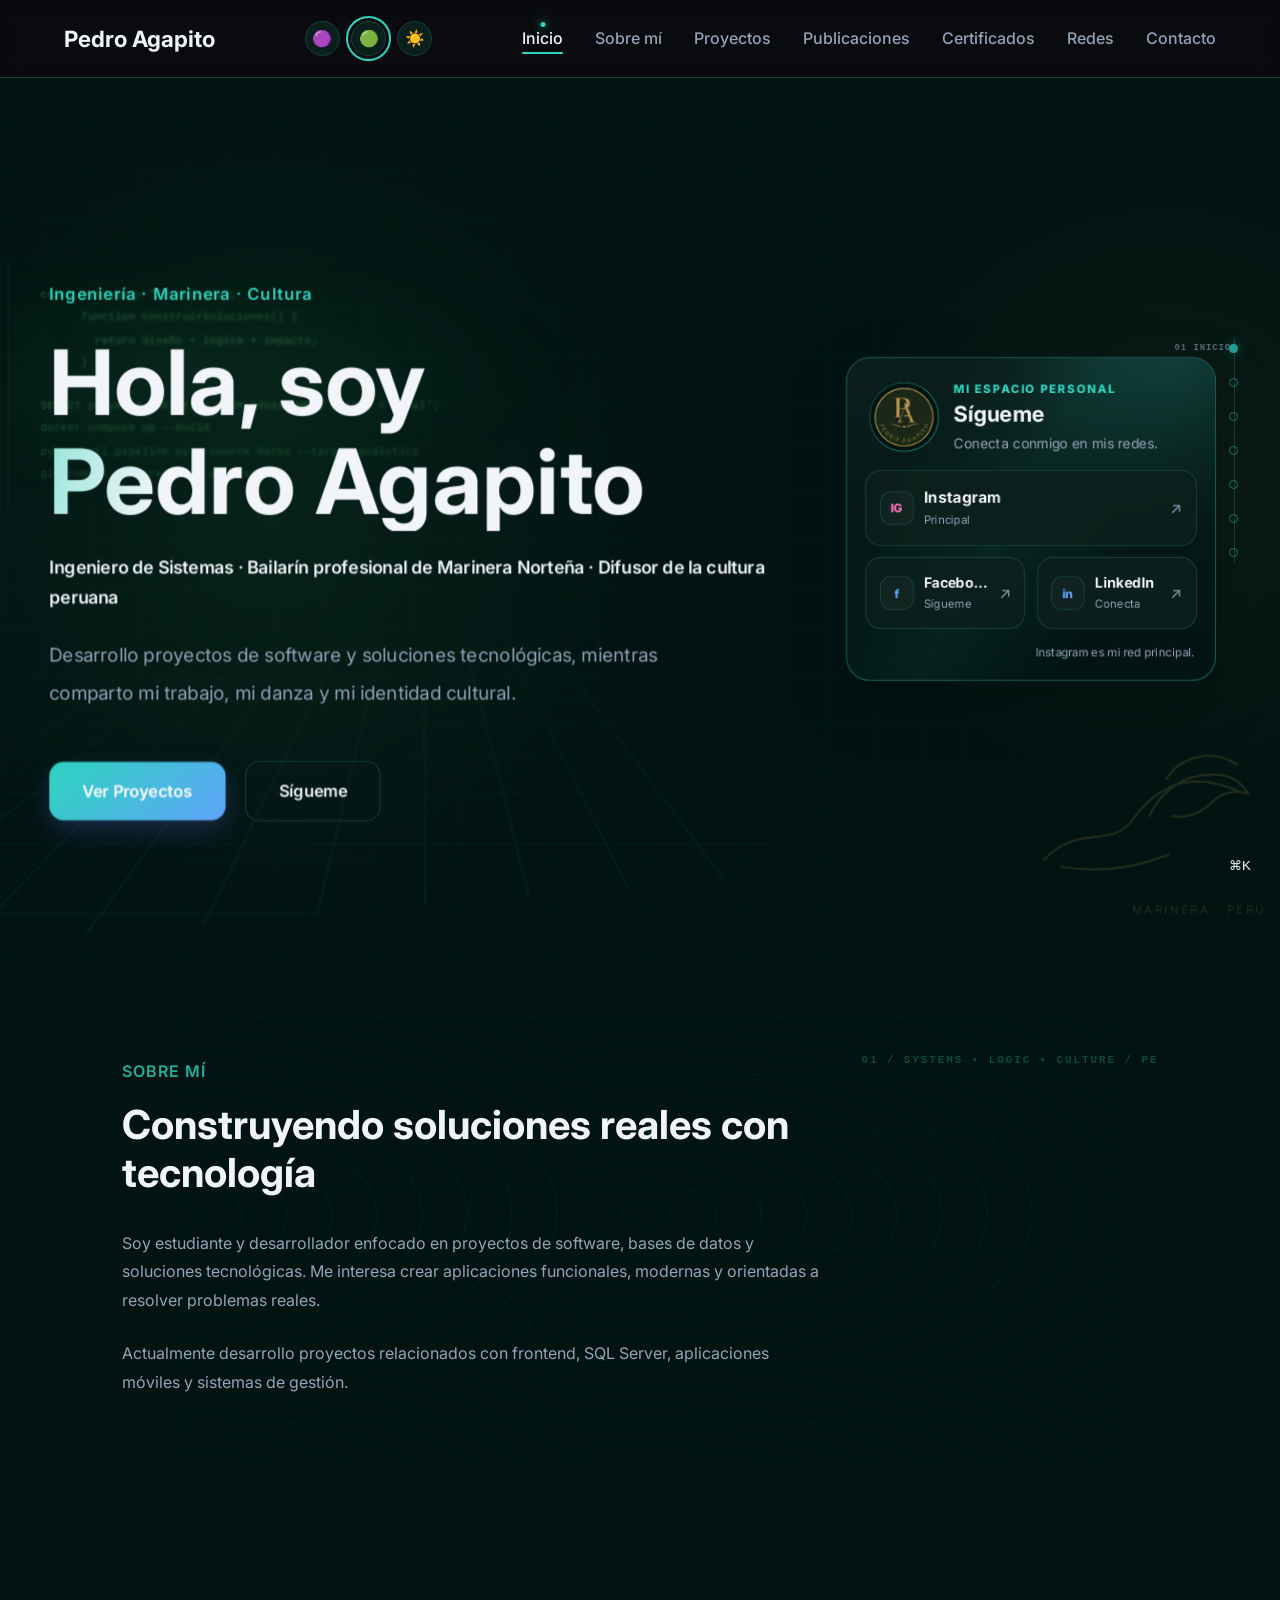
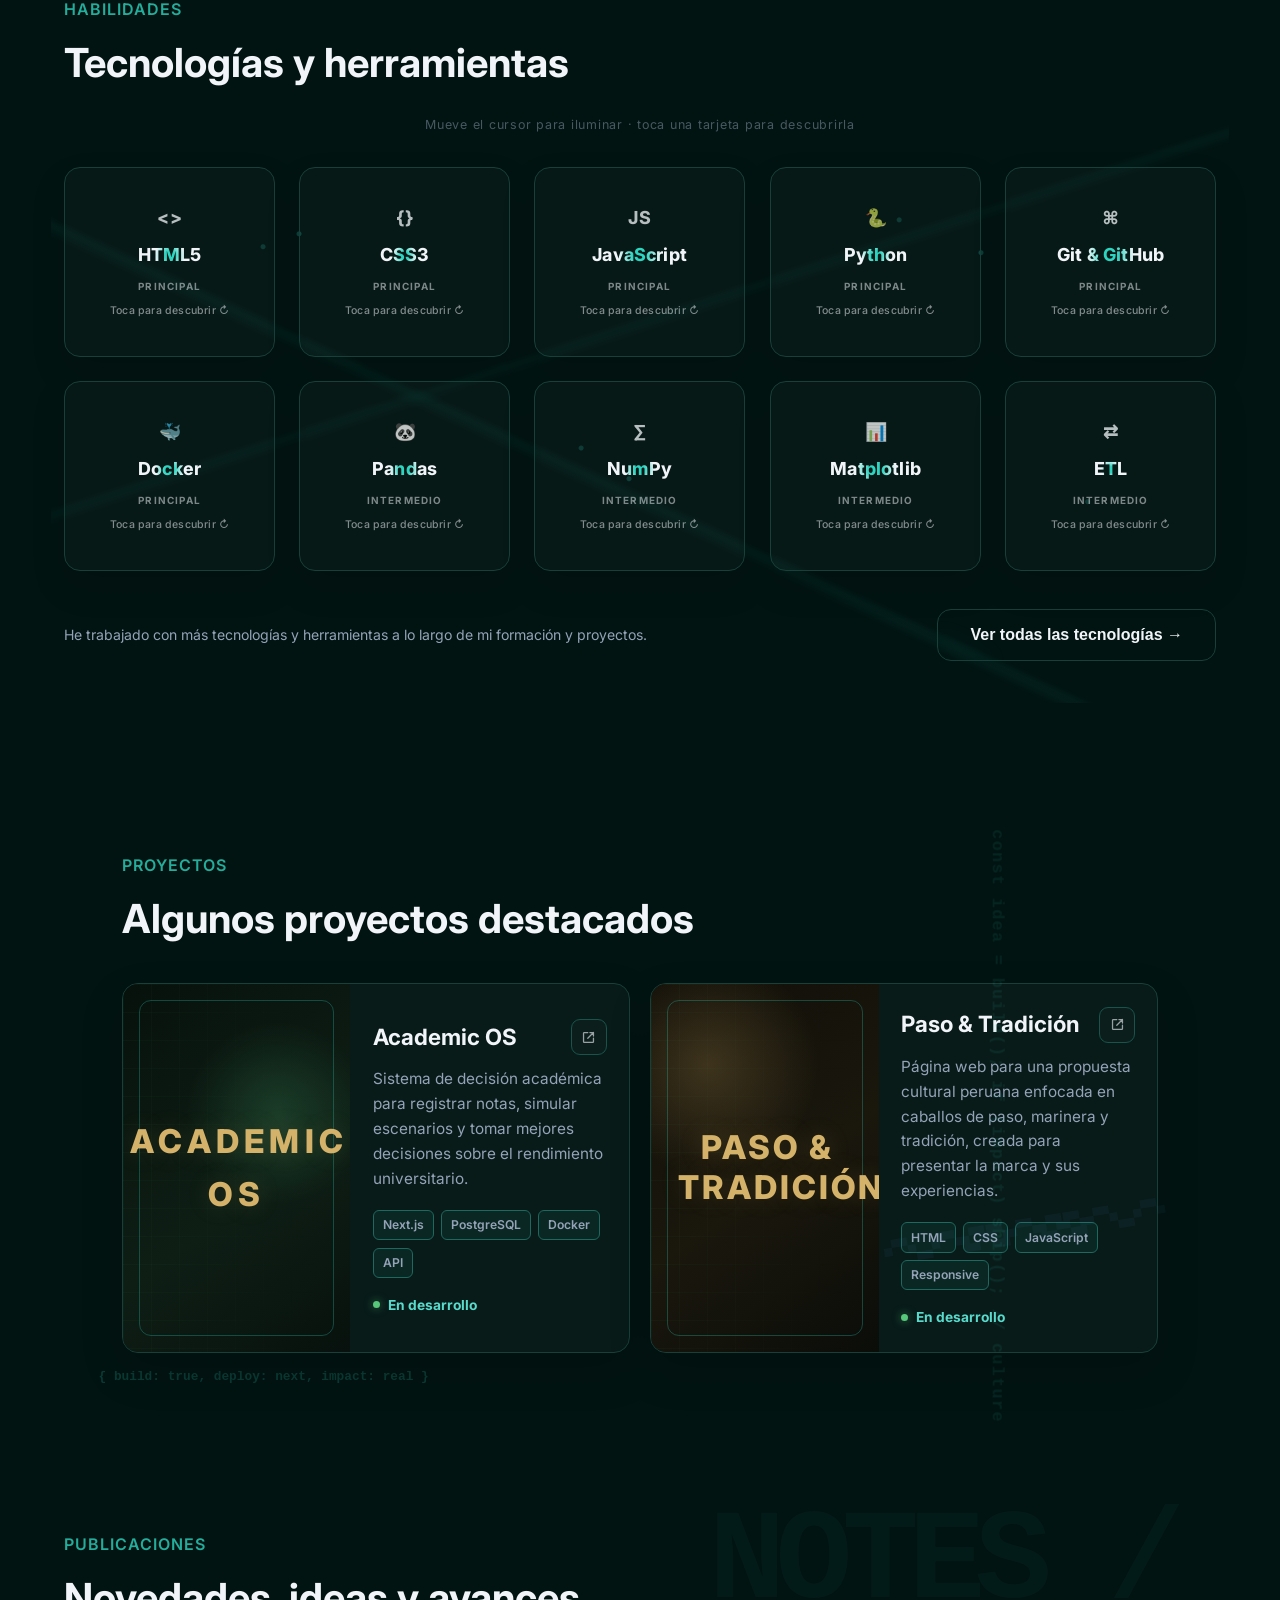
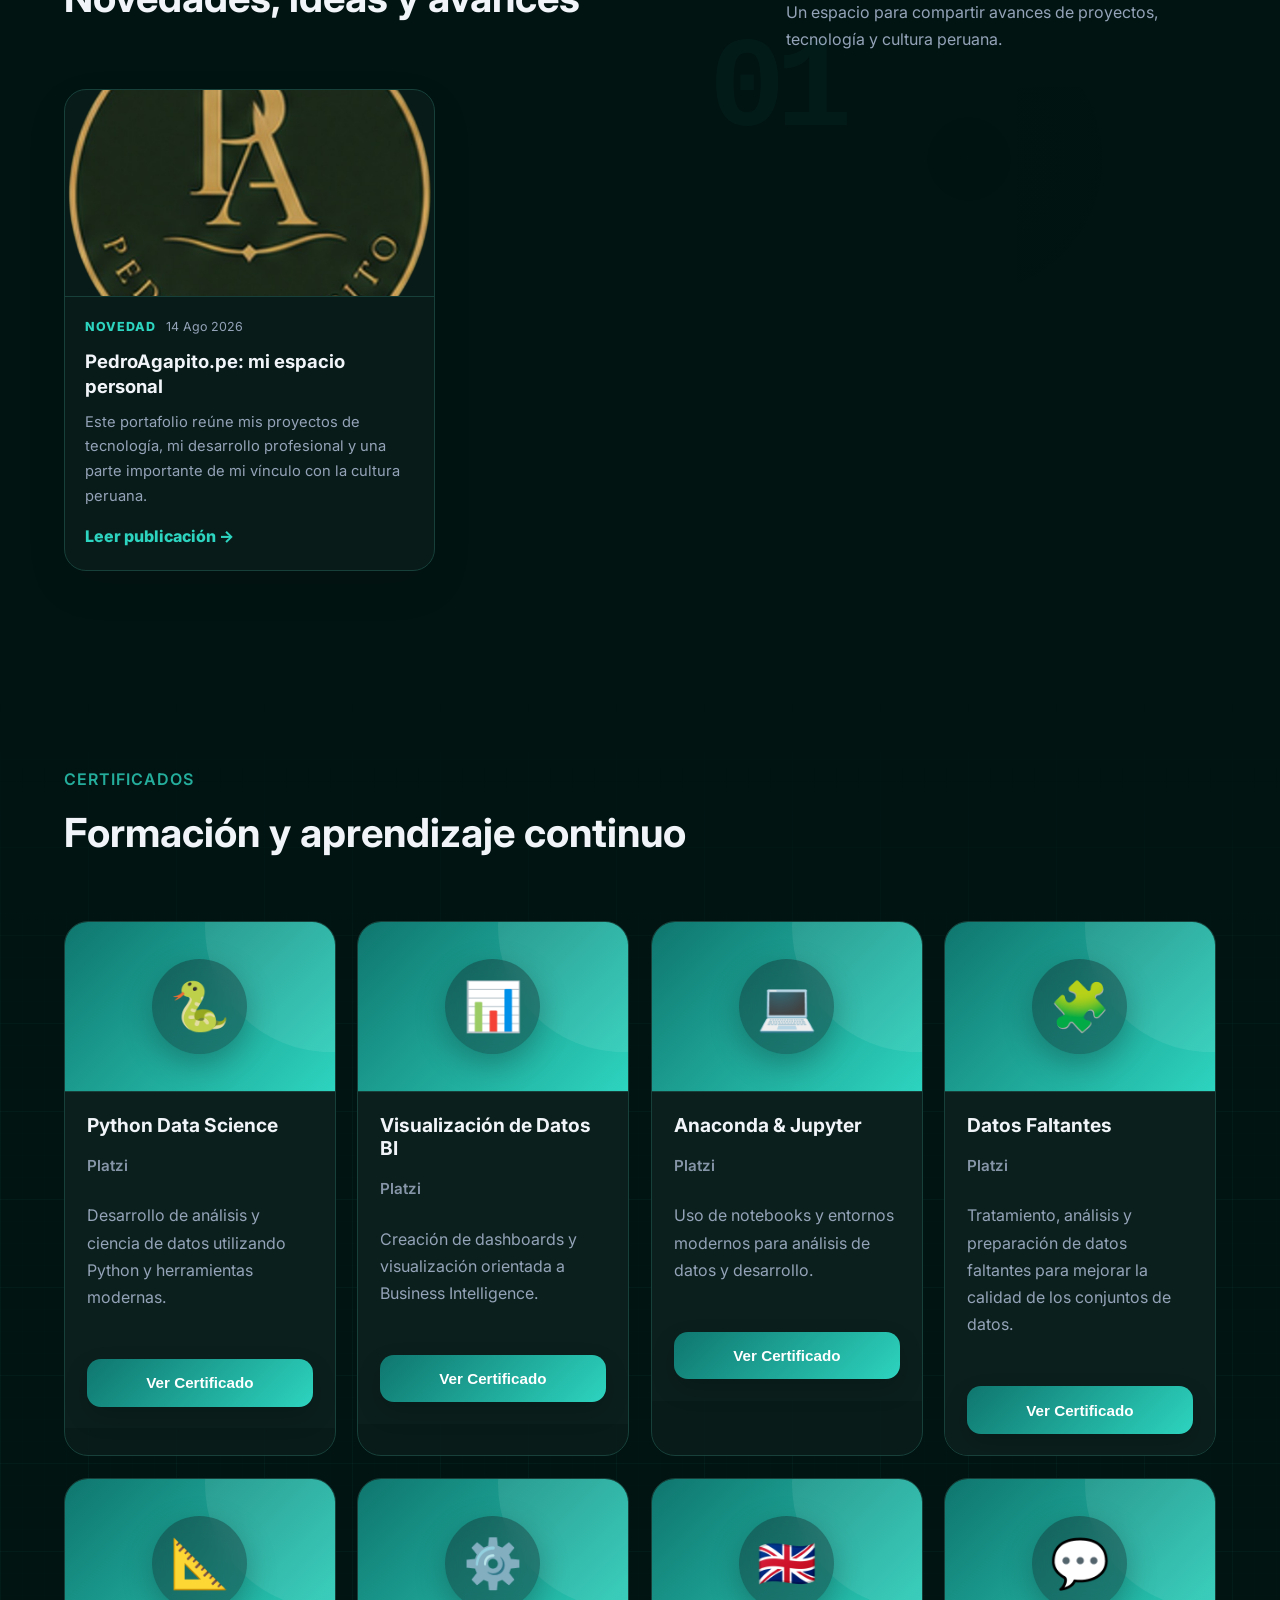
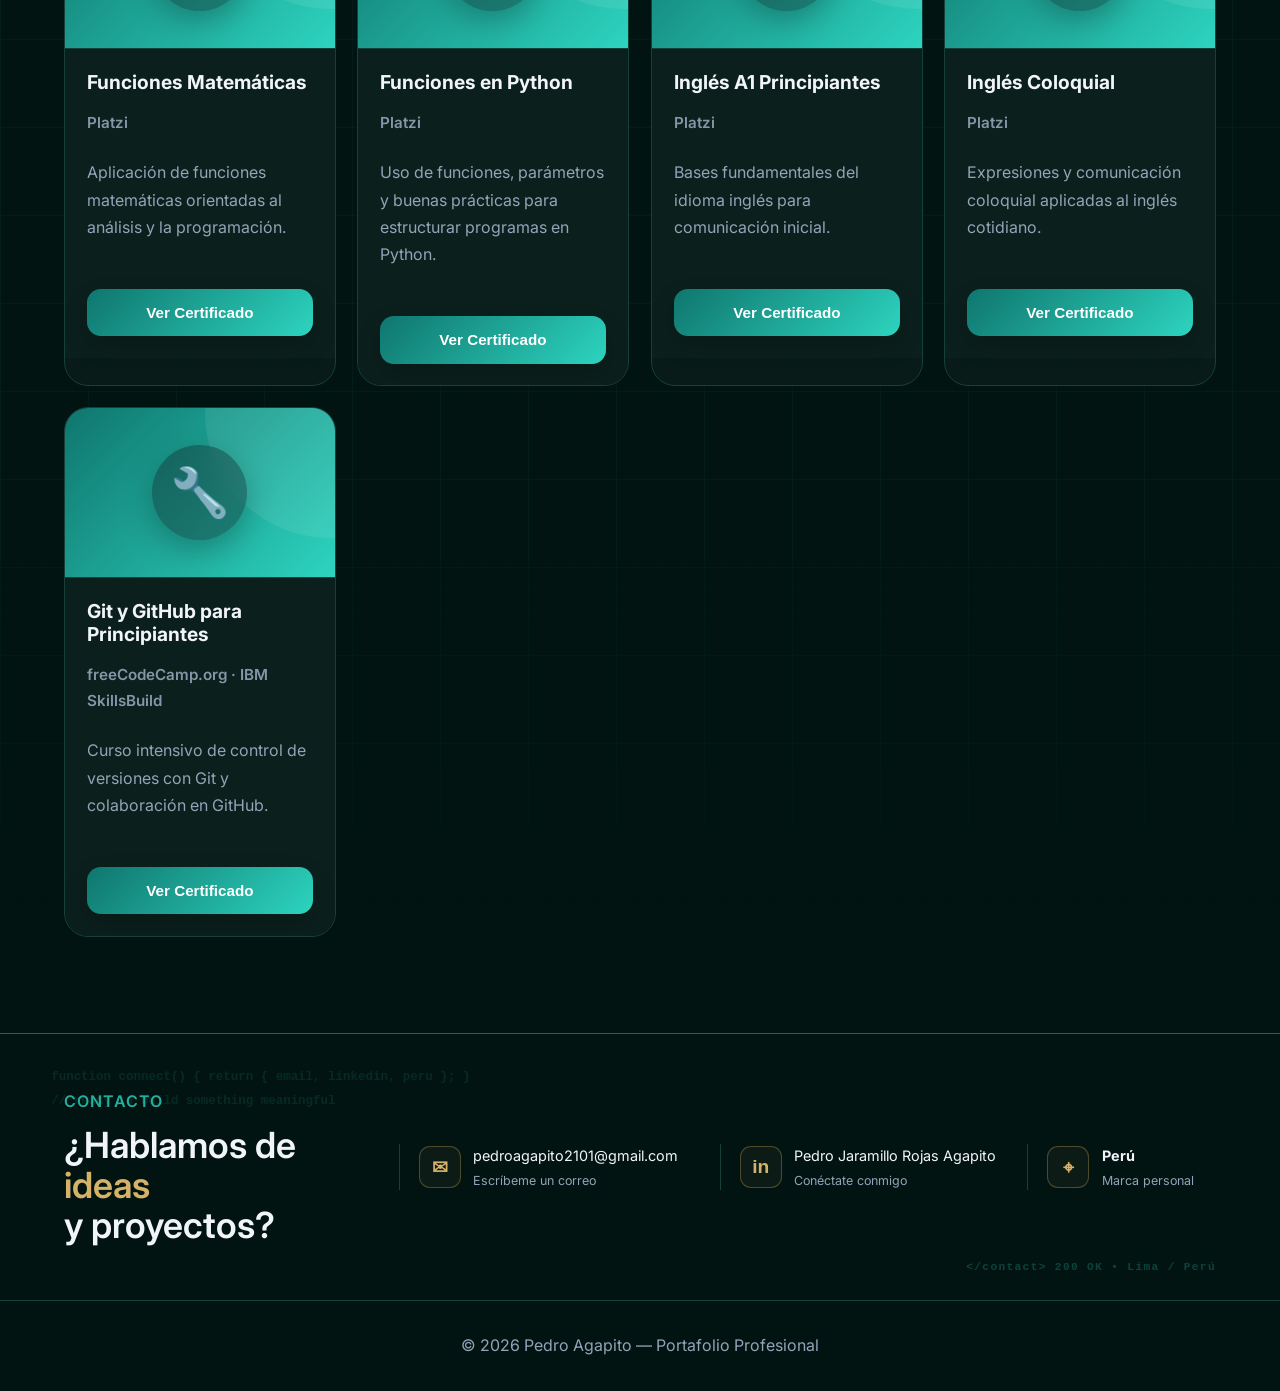
==== commit db6226c1: "Quitar sección de testimonios por ahora" ====
--- a/index.html
+++ b/index.html
@@ -434,30 +434,7 @@
         </section>
 
     </main>
-
-
-
-    <section class="reviews-section" id="reviews">
-        <div class="container">
-            <p class="section-subtitle">Testimonios</p>
-            <h2 class="section-title">Lo que dicen de mi trabajo</h2>
-            <p class="reviews-note">📌 Esta página sigue evolucionando — voy sumando proyectos, prácticas y mejoras constantemente.</p>
-            <div id="reviewsList" class="reviews-list"><div class="reviews-empty">Cargando reseñas…</div></div>
-            <div class="reviews-form-wrap">
-                <h3>Deja tu reseña</h3>
-                <p class="reviews-form-hint">Tu reseña se revisará antes de publicarse.</p>
-                <form id="reviewForm" class="reviews-form">
-                    <label>Tu nombre<input name="name" maxlength="60" required placeholder="Ej. Andrea Bravo"></label>
-                    <label>Calificación<select name="rating"><option value="">Sin calificación</option><option value="5">⭐⭐⭐⭐⭐ Excelente</option><option value="4">⭐⭐⭐⭐ Muy buena</option><option value="3">⭐⭐⭐ Buena</option><option value="2">⭐⭐ Regular</option><option value="1">⭐ Mala</option></select></label>
-                    <label>Tu reseña<textarea name="body" rows="4" maxlength="800" minlength="10" required placeholder="Cuéntame tu experiencia..."></textarea></label>
-                    <button type="submit" class="primary-button">Enviar reseña</button>
-                    <p id="reviewFormMessage" class="reviews-form-message" aria-live="polite"></p>
-                </form>
-            </div>
-        </div>
-    </section>
-
-    <!-- =========================
+<!-- =========================
          FOOTER
     ========================== -->
 
@@ -480,7 +457,6 @@
     <script src="js/app.js"></script>
     <script src="js/execution-config.js"></script>
     <script src="js/v2-experience.js"></script>
-    <script src="js/reviews.js"></script>
 
 </body>
 
--- a/css/styles.css
+++ b/css/styles.css
@@ -16,7 +16,6 @@
 @import url('./sections/certificates.css');
 @import url('./sections/contact.css');
 @import url('./sections/footer.css');
-@import url('./sections/reviews.css');
 
 
 
